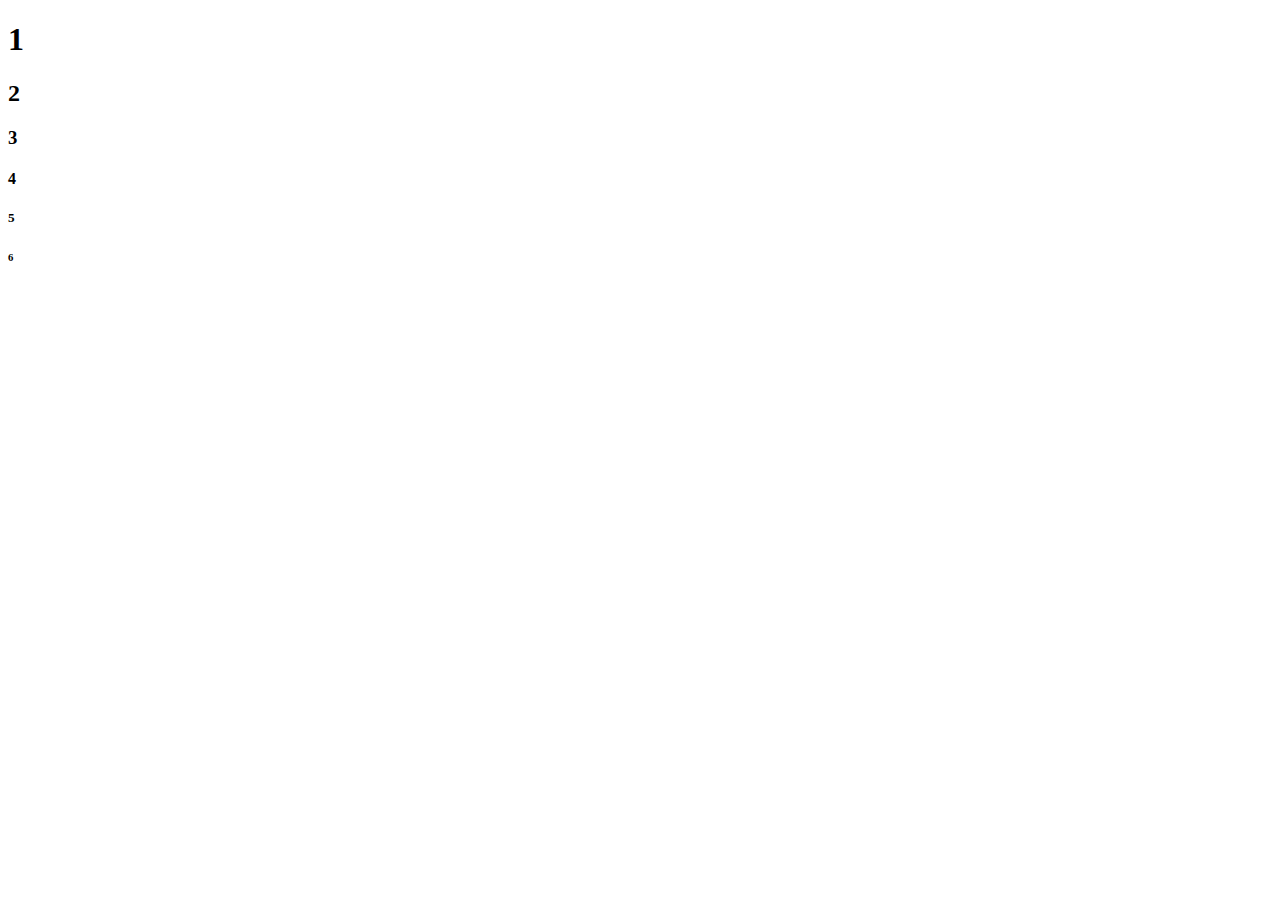
==== index.html @ 84a77e8a "Add files via upload" ====
<!DOCTYPE html>
<html lang="zh-TW">
<!--語言：繁體中文-->

<head>
    <meta charset="UTF-8">
    <!--採用的編碼方式 萬國碼-->
    <meta name="viewport" content="width=device-width, initial-scale=1.0">
    <!--顯示寬度固定為當下所使用device的寬度，初始放大率為一倍-->
    <title>好無聊喔喔喔喔喔喔</title>
</head>

<body>
    <h1>1</h1>
    <h2>2</h2>
    <h3>3</h3>


    <h4>4</h4>
    <h5>5</h5>


    <h6>6</h6>
</body>

</html>
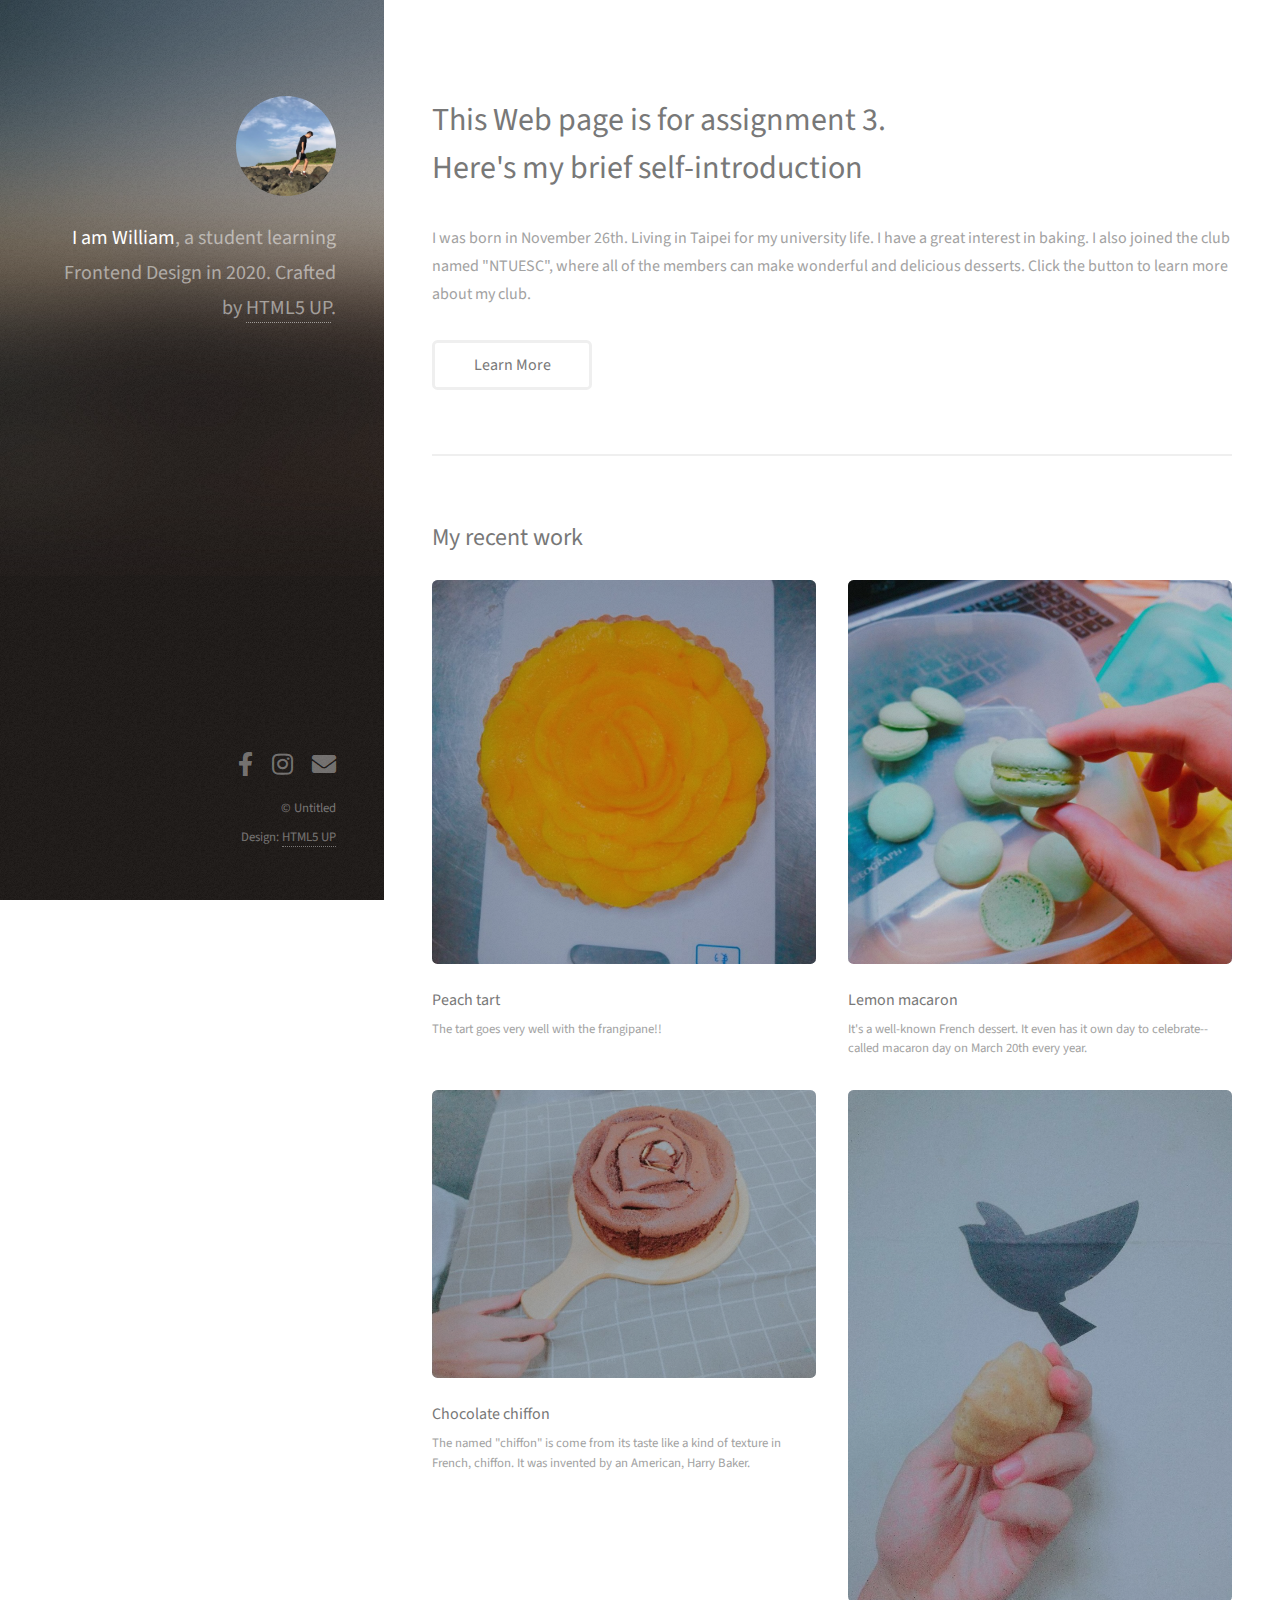
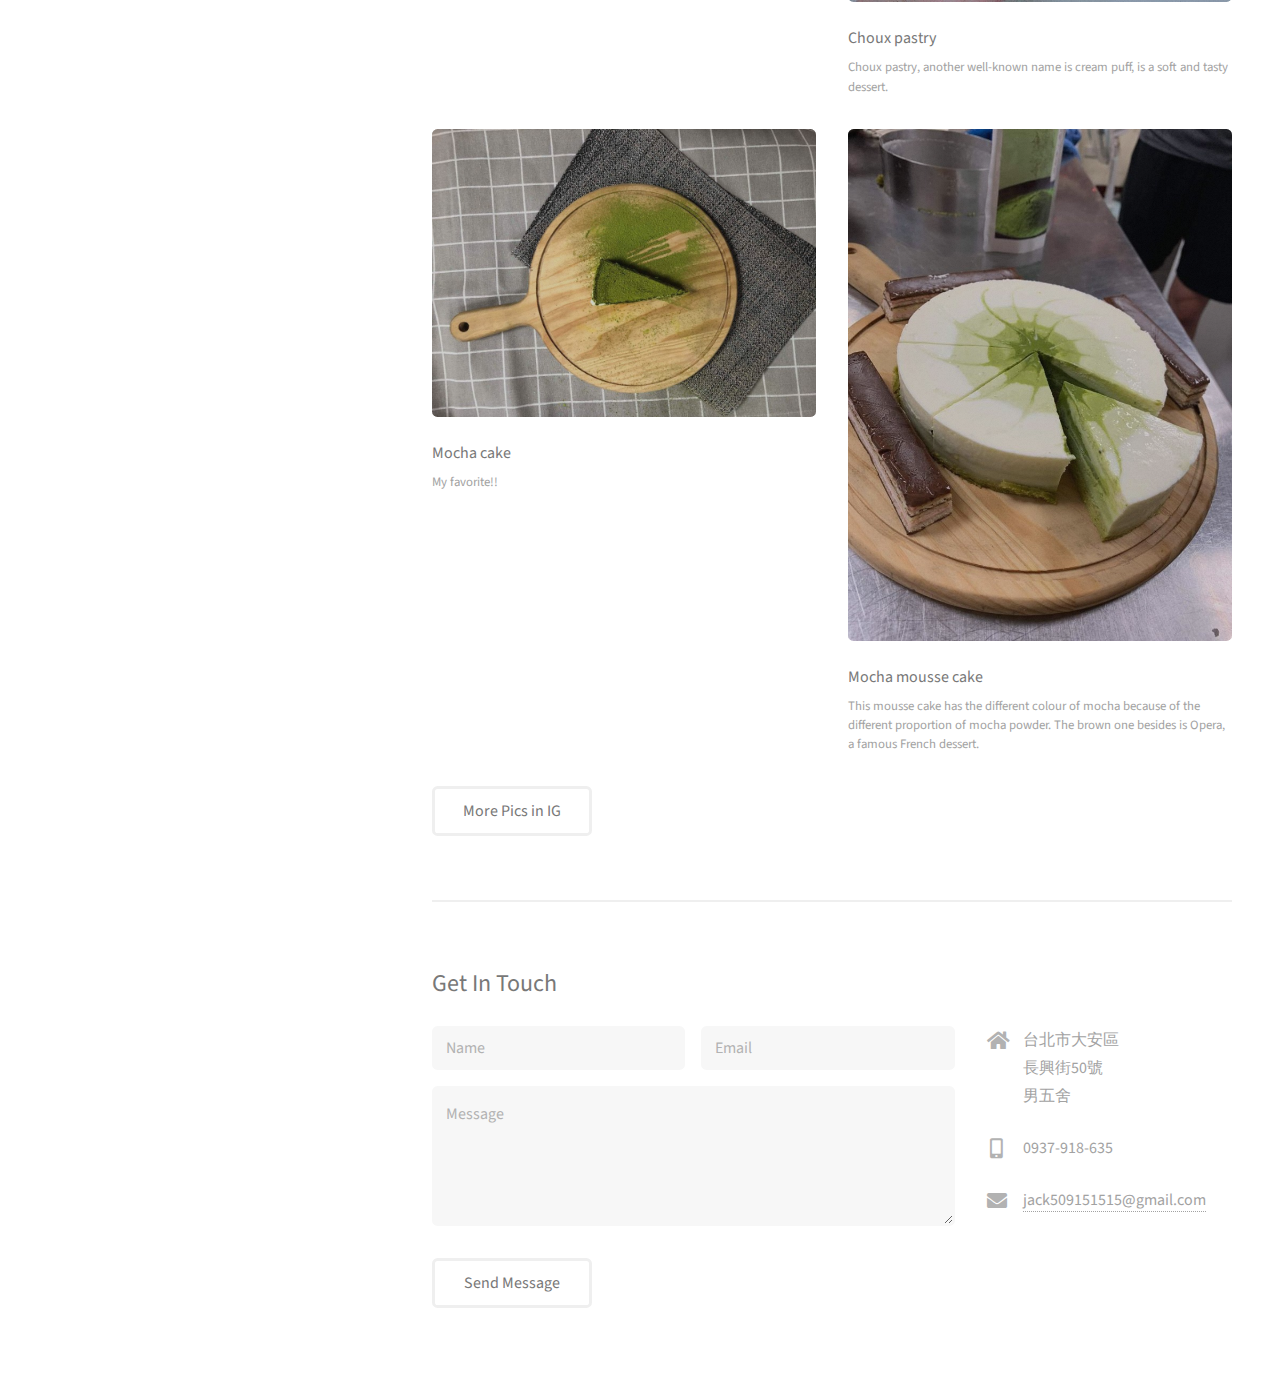
==== commit 574fd5b1: "Add files via upload" ====
--- a/index.html
+++ b/index.html
@@ -1,26 +1,461 @@
-<!DOCTYPE html>
-<html lang="zh-TW">
-<!--語言：繁體中文-->
-
-<head>
-    <meta charset="UTF-8">
-    <!--採用的編碼方式 萬國碼-->
-    <meta name="viewport" content="width=device-width, initial-scale=1.0">
-    <!--顯示寬度固定為當下所使用device的寬度，初始放大率為一倍-->
-    <title>好無聊喔喔喔喔喔喔</title>
-</head>
-
-<body>
-    <h1>1</h1>
-    <h2>2</h2>
-    <h3>3</h3>
-
-
-    <h4>4</h4>
-    <h5>5</h5>
-
-
-    <h6>6</h6>
-</body>
-
+<!DOCTYPE HTML>
+<!--
+	Strata by HTML5 UP
+	html5up.net | @ajlkn
+	Free for personal and commercial use under the CCA 3.0 license (html5up.net/license)
+-->
+<html>
+	<head>
+		<title>Profile</title>
+		<meta charset="utf-8" />
+		<meta name="viewport" content="width=device-width, initial-scale=1, user-scalable=no" />
+		<link rel="stylesheet" href="assets/css/main.css" />
+	</head>
+	<body class="is-preload">
+
+		<!-- Header -->
+			<header id="header">
+				<div class="inner">
+					<a href="https://www.facebook.com/profile.php?id=100026383472502" class="image avatar" target="_blank"><img src="images/me.jpg" alt="" /></a>
+					<h1><strong>I am William</strong>, a student learning<br />
+					Frontend Design in 2020.<br />
+					Crafted by <a href="http://html5up.net">HTML5 UP</a>.</h1>
+				</div>
+			</header>
+
+		<!-- Main -->
+			<div id="main">
+
+				<!-- One -->
+					<section id="one">
+						<header class="major">
+							<h2>This Web page is for assignment 3.<br />
+							Here's my brief self-introduction</h2>
+						</header>
+						<p>I was born in November 26th. Living in Taipei for my university life. I have a great interest in baking. I also joined the club named "NTUESC", where all of the members can make wonderful and delicious desserts. Click the button to learn more about my club.</p>
+						<ul class="actions">
+							<li><a href="https://eggstudyclub.blogspot.com/" class="button" target="_blank">Learn More</a></li>
+						</ul>
+					</section>
+
+				<!-- Two -->
+					<section id="two">
+						<h2>My recent work</h2>
+						<div class="row">
+							<article class="col-6 col-12-xsmall work-item">
+								<a href="images/fulls/tart.jpg" class="image fit thumb"><img src="images/thumbs/tart.jpg" alt="" /></a>
+								<h3>Peach tart</h3>
+								<p>The tart goes very well with the frangipane!!</p>
+							</article>
+							<article class="col-6 col-12-xsmall work-item">
+								<a href="images/fulls/macaron.jpg" class="image fit thumb"><img src="images/thumbs/macaron.jpg" alt="" /></a>
+								<h3>Lemon macaron</h3>
+								<p>It's a well-known French dessert. It even has it own day to celebrate--called macaron day on March 20th every year.</p>
+							</article>
+							<article class="col-6 col-12-xsmall work-item">
+								<a href="images/fulls/chifon.jpg" class="image fit thumb"><img src="images/thumbs/chifon.jpg" alt="" /></a>
+								<h3>Chocolate chiffon</h3>
+								<p>The named "chiffon" is come from its taste like a kind of texture in French, chiffon. It was invented by an American, Harry Baker.</p>
+							</article>
+							<article class="col-6 col-12-xsmall work-item">
+								<a href="images/fulls/chouxpastry.jpg" class="image fit thumb"><img src="images/thumbs/chouxpastry.jpg" alt="" /></a>
+								<h3>Choux pastry</h3>
+								<p>Choux pastry, another well-known name is cream puff, is a soft and tasty dessert.</p>
+							</article>
+							<article class="col-6 col-12-xsmall work-item">
+								<a href="images/fulls/mocha.jpg" class="image fit thumb"><img src="images/thumbs/mocha.jpg" alt="" /></a>
+								<h3>Mocha cake</h3>
+								<p>My favorite!!</p>
+							</article>
+							<article class="col-6 col-12-xsmall work-item">
+								<a href="images/fulls/mousse.jpg" class="image fit thumb"><img src="images/thumbs/mousse.jpg" alt="" /></a>
+								<h3>Mocha mousse cake</h3>
+								<p>This mousse cake has the different colour of mocha because of the different proportion of mocha powder. The brown one besides is Opera, a famous French dessert.</p>
+							</article>
+						</div>
+						<ul class="actions">
+							<li><a href="https://www.instagram.com/ntuesc/?hl=zh-tw" class="button" target="_blank">More Pics in IG</a></li>
+						</ul>
+					</section>
+
+				<!-- Three -->
+					<section id="three">
+						<h2>Get In Touch</h2>
+						<div class="row">
+							<div class="col-8 col-12-small">
+								<form method="post" action="#">
+									<div class="row gtr-uniform gtr-50">
+										<div class="col-6 col-12-xsmall"><input type="text" name="name" id="name" placeholder="Name" /></div>
+										<div class="col-6 col-12-xsmall"><input type="email" name="email" id="email" placeholder="Email" /></div>
+										<div class="col-12"><textarea name="message" id="message" placeholder="Message" rows="4"></textarea></div>
+									</div>
+								</form>
+								<ul class="actions">
+									<li><input type="submit" value="Send Message" /></li>
+								</ul>
+							</div>
+							<div class="col-4 col-12-small">
+								<ul class="labeled-icons">
+									<li>
+										<h3 class="icon solid fa-home"><span class="label">Address</span></h3>
+										台北市大安區<br />
+										長興街50號<br />
+										男五舍
+									</li>
+									<li>
+										<h3 class="icon solid fa-mobile-alt"><span class="label">Phone</span></h3>
+										0937-918-635
+									</li>
+									<li>
+										<h3 class="icon solid fa-envelope"><span class="label">Email</span></h3>
+										<a href="https://mail.google.com/mail/u/0/?tab=rm1#inbox" target="_blank">jack509151515@gmail.com</a>
+									</li>
+								</ul>
+							</div>
+						</div>
+					</section>
+
+				<!-- Four -->
+				<!--
+					<section id="four">
+						<h2>Elements</h2>
+
+						<section>
+							<h4>Text</h4>
+							<p>This is <b>bold</b> and this is <strong>strong</strong>. This is <i>italic</i> and this is <em>emphasized</em>.
+							This is <sup>superscript</sup> text and this is <sub>subscript</sub> text.
+							This is <u>underlined</u> and this is code: <code>for (;;) { ... }</code>. Finally, <a href="#">this is a link</a>.</p>
+							<hr />
+							<header>
+								<h4>Heading with a Subtitle</h4>
+								<p>Lorem ipsum dolor sit amet nullam id egestas urna aliquam</p>
+							</header>
+							<p>Nunc lacinia ante nunc ac lobortis. Interdum adipiscing gravida odio porttitor sem non mi integer non faucibus ornare mi ut ante amet placerat aliquet. Volutpat eu sed ante lacinia sapien lorem accumsan varius montes viverra nibh in adipiscing blandit tempus accumsan.</p>
+							<header>
+								<h5>Heading with a Subtitle</h5>
+								<p>Lorem ipsum dolor sit amet nullam id egestas urna aliquam</p>
+							</header>
+							<p>Nunc lacinia ante nunc ac lobortis. Interdum adipiscing gravida odio porttitor sem non mi integer non faucibus ornare mi ut ante amet placerat aliquet. Volutpat eu sed ante lacinia sapien lorem accumsan varius montes viverra nibh in adipiscing blandit tempus accumsan.</p>
+							<hr />
+							<h2>Heading Level 2</h2>
+							<h3>Heading Level 3</h3>
+							<h4>Heading Level 4</h4>
+							<h5>Heading Level 5</h5>
+							<h6>Heading Level 6</h6>
+							<hr />
+							<h5>Blockquote</h5>
+							<blockquote>Fringilla nisl. Donec accumsan interdum nisi, quis tincidunt felis sagittis eget tempus euismod. Vestibulum ante ipsum primis in faucibus vestibulum. Blandit adipiscing eu felis iaculis volutpat ac adipiscing accumsan faucibus. Vestibulum ante ipsum primis in faucibus lorem ipsum dolor sit amet nullam adipiscing eu felis.</blockquote>
+							<h5>Preformatted</h5>
+							<pre><code>i = 0;
+
+while (!deck.isInOrder()) {
+print 'Iteration ' + i;
+deck.shuffle();
+i++;
+}
+
+print 'It took ' + i + ' iterations to sort the deck.';</code></pre>
+						</section>
+
+						<section>
+							<h4>Lists</h4>
+							<div class="row">
+								<div class="col-6 col-12-xsmall">
+									<h5>Unordered</h5>
+									<ul>
+										<li>Dolor pulvinar etiam magna etiam.</li>
+										<li>Sagittis adipiscing lorem eleifend.</li>
+										<li>Felis enim feugiat dolore viverra.</li>
+									</ul>
+									<h5>Alternate</h5>
+									<ul class="alt">
+										<li>Dolor pulvinar etiam magna etiam.</li>
+										<li>Sagittis adipiscing lorem eleifend.</li>
+										<li>Felis enim feugiat dolore viverra.</li>
+									</ul>
+								</div>
+								<div class="col-6 col-12-xsmall">
+									<h5>Ordered</h5>
+									<ol>
+										<li>Dolor pulvinar etiam magna etiam.</li>
+										<li>Etiam vel felis at lorem sed viverra.</li>
+										<li>Felis enim feugiat dolore viverra.</li>
+										<li>Dolor pulvinar etiam magna etiam.</li>
+										<li>Etiam vel felis at lorem sed viverra.</li>
+										<li>Felis enim feugiat dolore viverra.</li>
+									</ol>
+									<h5>Icons</h5>
+									<ul class="icons">
+										<li><a href="#" class="icon brands fa-twitter"><span class="label">Twitter</span></a></li>
+										<li><a href="#" class="icon brands fa-facebook-f"><span class="label">Facebook</span></a></li>
+										<li><a href="#" class="icon brands fa-instagram"><span class="label">Instagram</span></a></li>
+										<li><a href="#" class="icon brands fa-github"><span class="label">Github</span></a></li>
+										<li><a href="#" class="icon brands fa-dribbble"><span class="label">Dribbble</span></a></li>
+										<li><a href="#" class="icon brands fa-tumblr"><span class="label">Tumblr</span></a></li>
+									</ul>
+								</div>
+							</div>
+							<h5>Actions</h5>
+							<ul class="actions">
+								<li><a href="#" class="button primary">Default</a></li>
+								<li><a href="#" class="button">Default</a></li>
+							</ul>
+							<ul class="actions small">
+								<li><a href="#" class="button primary small">Small</a></li>
+								<li><a href="#" class="button small">Small</a></li>
+							</ul>
+							<div class="row">
+								<div class="col-6 col-12-small">
+									<ul class="actions stacked">
+										<li><a href="#" class="button primary">Default</a></li>
+										<li><a href="#" class="button">Default</a></li>
+									</ul>
+								</div>
+								<div class="col-6 col-12-small">
+									<ul class="actions stacked">
+										<li><a href="#" class="button primary small">Small</a></li>
+										<li><a href="#" class="button small">Small</a></li>
+									</ul>
+								</div>
+								<div class="col-6 col-12-small">
+									<ul class="actions stacked">
+										<li><a href="#" class="button primary fit">Default</a></li>
+										<li><a href="#" class="button fit">Default</a></li>
+									</ul>
+								</div>
+								<div class="col-6 col-12-small">
+									<ul class="actions stacked">
+										<li><a href="#" class="button primary small fit">Small</a></li>
+										<li><a href="#" class="button small fit">Small</a></li>
+									</ul>
+								</div>
+							</div>
+						</section>
+
+						<section>
+							<h4>Table</h4>
+							<h5>Default</h5>
+							<div class="table-wrapper">
+								<table>
+									<thead>
+										<tr>
+											<th>Name</th>
+											<th>Description</th>
+											<th>Price</th>
+										</tr>
+									</thead>
+									<tbody>
+										<tr>
+											<td>Item One</td>
+											<td>Ante turpis integer aliquet porttitor.</td>
+											<td>29.99</td>
+										</tr>
+										<tr>
+											<td>Item Two</td>
+											<td>Vis ac commodo adipiscing arcu aliquet.</td>
+											<td>19.99</td>
+										</tr>
+										<tr>
+											<td>Item Three</td>
+											<td> Morbi faucibus arcu accumsan lorem.</td>
+											<td>29.99</td>
+										</tr>
+										<tr>
+											<td>Item Four</td>
+											<td>Vitae integer tempus condimentum.</td>
+											<td>19.99</td>
+										</tr>
+										<tr>
+											<td>Item Five</td>
+											<td>Ante turpis integer aliquet porttitor.</td>
+											<td>29.99</td>
+										</tr>
+									</tbody>
+									<tfoot>
+										<tr>
+											<td colspan="2"></td>
+											<td>100.00</td>
+										</tr>
+									</tfoot>
+								</table>
+							</div>
+
+							<h5>Alternate</h5>
+							<div class="table-wrapper">
+								<table class="alt">
+									<thead>
+										<tr>
+											<th>Name</th>
+											<th>Description</th>
+											<th>Price</th>
+										</tr>
+									</thead>
+									<tbody>
+										<tr>
+											<td>Item One</td>
+											<td>Ante turpis integer aliquet porttitor.</td>
+											<td>29.99</td>
+										</tr>
+										<tr>
+											<td>Item Two</td>
+											<td>Vis ac commodo adipiscing arcu aliquet.</td>
+											<td>19.99</td>
+										</tr>
+										<tr>
+											<td>Item Three</td>
+											<td> Morbi faucibus arcu accumsan lorem.</td>
+											<td>29.99</td>
+										</tr>
+										<tr>
+											<td>Item Four</td>
+											<td>Vitae integer tempus condimentum.</td>
+											<td>19.99</td>
+										</tr>
+										<tr>
+											<td>Item Five</td>
+											<td>Ante turpis integer aliquet porttitor.</td>
+											<td>29.99</td>
+										</tr>
+									</tbody>
+									<tfoot>
+										<tr>
+											<td colspan="2"></td>
+											<td>100.00</td>
+										</tr>
+									</tfoot>
+								</table>
+							</div>
+						</section>
+
+						<section>
+							<h4>Buttons</h4>
+							<ul class="actions">
+								<li><a href="#" class="button primary">Primary</a></li>
+								<li><a href="#" class="button">Default</a></li>
+							</ul>
+							<ul class="actions">
+								<li><a href="#" class="button large">Large</a></li>
+								<li><a href="#" class="button">Default</a></li>
+								<li><a href="#" class="button small">Small</a></li>
+							</ul>
+							<ul class="actions fit">
+								<li><a href="#" class="button primary fit">Fit</a></li>
+								<li><a href="#" class="button fit">Fit</a></li>
+							</ul>
+							<ul class="actions fit small">
+								<li><a href="#" class="button primary fit small">Fit + Small</a></li>
+								<li><a href="#" class="button fit small">Fit + Small</a></li>
+							</ul>
+							<ul class="actions">
+								<li><a href="#" class="button primary icon solid fa-download">Icon</a></li>
+								<li><a href="#" class="button icon solid fa-download">Icon</a></li>
+							</ul>
+							<ul class="actions">
+								<li><span class="button primary disabled">Primary</span></li>
+								<li><span class="button disabled">Default</span></li>
+							</ul>
+						</section>
+
+						<section>
+							<h4>Form</h4>
+							<form method="post" action="#">
+								<div class="row gtr-uniform gtr-50">
+									<div class="col-6 col-12-xsmall">
+										<input type="text" name="demo-name" id="demo-name" value="" placeholder="Name" />
+									</div>
+									<div class="col-6 col-12-xsmall">
+										<input type="email" name="demo-email" id="demo-email" value="" placeholder="Email" />
+									</div>
+									<div class="col-12">
+										<select name="demo-category" id="demo-category">
+											<option value="">- Category -</option>
+											<option value="1">Manufacturing</option>
+											<option value="1">Shipping</option>
+											<option value="1">Administration</option>
+											<option value="1">Human Resources</option>
+										</select>
+									</div>
+									<div class="col-4 col-12-small">
+										<input type="radio" id="demo-priority-low" name="demo-priority" checked>
+										<label for="demo-priority-low">Low Priority</label>
+									</div>
+									<div class="col-4 col-12-small">
+										<input type="radio" id="demo-priority-normal" name="demo-priority">
+										<label for="demo-priority-normal">Normal Priority</label>
+									</div>
+									<div class="col-4 col-12-small">
+										<input type="radio" id="demo-priority-high" name="demo-priority">
+										<label for="demo-priority-high">High Priority</label>
+									</div>
+									<div class="col-6 col-12-small">
+										<input type="checkbox" id="demo-copy" name="demo-copy">
+										<label for="demo-copy">Email me a copy of this message</label>
+									</div>
+									<div class="col-6 col-12-small">
+										<input type="checkbox" id="demo-human" name="demo-human" checked>
+										<label for="demo-human">I am a human and not a robot</label>
+									</div>
+									<div class="col-12">
+										<textarea name="demo-message" id="demo-message" placeholder="Enter your message" rows="6"></textarea>
+									</div>
+									<div class="col-12">
+										<ul class="actions">
+											<li><input type="submit" value="Send Message" class="primary" /></li>
+											<li><input type="reset" value="Reset" /></li>
+										</ul>
+									</div>
+								</div>
+							</form>
+						</section>
+
+						<section>
+							<h4>Image</h4>
+							<h5>Fit</h5>
+							<div class="box alt">
+								<div class="row gtr-50 gtr-uniform">
+									<div class="col-12"><span class="image fit"><img src="images/fulls/05.jpg" alt="" /></span></div>
+									<div class="col-4"><span class="image fit"><img src="images/thumbs/01.jpg" alt="" /></span></div>
+									<div class="col-4"><span class="image fit"><img src="images/thumbs/02.jpg" alt="" /></span></div>
+									<div class="col-4"><span class="image fit"><img src="images/thumbs/03.jpg" alt="" /></span></div>
+									<div class="col-4"><span class="image fit"><img src="images/thumbs/04.jpg" alt="" /></span></div>
+									<div class="col-4"><span class="image fit"><img src="images/thumbs/05.jpg" alt="" /></span></div>
+									<div class="col-4"><span class="image fit"><img src="images/thumbs/06.jpg" alt="" /></span></div>
+									<div class="col-4"><span class="image fit"><img src="images/thumbs/03.jpg" alt="" /></span></div>
+									<div class="col-4"><span class="image fit"><img src="images/thumbs/02.jpg" alt="" /></span></div>
+									<div class="col-4"><span class="image fit"><img src="images/thumbs/01.jpg" alt="" /></span></div>
+								</div>
+							</div>
+							<h5>Left &amp; Right</h5>
+							<p><span class="image left"><img src="images/avatar.jpg" alt="" /></span>Fringilla nisl. Donec accumsan interdum nisi, quis tincidunt felis sagittis eget. tempus euismod. Vestibulum ante ipsum primis in faucibus vestibulum. Blandit adipiscing eu felis iaculis volutpat ac adipiscing accumsan eu faucibus. Integer ac pellentesque praesent tincidunt felis sagittis eget. tempus euismod. Vestibulum ante ipsum primis in faucibus vestibulum. Blandit adipiscing eu felis iaculis volutpat ac adipiscing accumsan eu faucibus. Integer ac pellentesque praesent. Donec accumsan interdum nisi, quis tincidunt felis sagittis eget. tempus euismod. Vestibulum ante ipsum primis in faucibus vestibulum. Blandit adipiscing eu felis iaculis volutpat ac adipiscing accumsan eu faucibus. Integer ac pellentesque praesent tincidunt felis sagittis eget. tempus euismod. Vestibulum ante ipsum primis in faucibus vestibulum. Blandit adipiscing eu felis iaculis volutpat ac adipiscing accumsan eu faucibus. Integer ac pellentesque praesent.</p>
+							<p><span class="image right"><img src="images/avatar.jpg" alt="" /></span>Fringilla nisl. Donec accumsan interdum nisi, quis tincidunt felis sagittis eget. tempus euismod. Vestibulum ante ipsum primis in faucibus vestibulum. Blandit adipiscing eu felis iaculis volutpat ac adipiscing accumsan eu faucibus. Integer ac pellentesque praesent tincidunt felis sagittis eget. tempus euismod. Vestibulum ante ipsum primis in faucibus vestibulum. Blandit adipiscing eu felis iaculis volutpat ac adipiscing accumsan eu faucibus. Integer ac pellentesque praesent. Donec accumsan interdum nisi, quis tincidunt felis sagittis eget. tempus euismod. Vestibulum ante ipsum primis in faucibus vestibulum. Blandit adipiscing eu felis iaculis volutpat ac adipiscing accumsan eu faucibus. Integer ac pellentesque praesent tincidunt felis sagittis eget. tempus euismod. Vestibulum ante ipsum primis in faucibus vestibulum. Blandit adipiscing eu felis iaculis volutpat ac adipiscing accumsan eu faucibus. Integer ac pellentesque praesent.</p>
+						</section>
+
+					</section>
+				-->
+
+			</div>
+
+		<!-- Footer -->
+			<footer id="footer">
+				<div class="inner">
+					<ul class="icons">
+						<li><a href="https://www.facebook.com/profile.php?id=100026383472502" class="icon brands fa-facebook-f" target="_blank"><span class="label">Facebook</span></a></li>
+						<li><a href="https://www.pictame.com/user/william_lin1126/4279637799" class="icon brands fa-instagram" target="_blank"><span class="label">Instagram</span></a></li>
+						<li><a href="https://mail.google.com/mail/u/0/?tab=rm1#inbox" target="_blank" class="icon solid fa-envelope"><span class="label">Email</span></a></li>
+					</ul>
+					<ul class="copyright">
+						<li>&copy; Untitled</li><li>Design: <a href="http://html5up.net">HTML5 UP</a></li>
+					</ul>
+				</div>
+			</footer>
+
+		<!-- Scripts -->
+			<script src="assets/js/jquery.min.js"></script>
+			<script src="assets/js/jquery.poptrox.min.js"></script>
+			<script src="assets/js/browser.min.js"></script>
+			<script src="assets/js/breakpoints.min.js"></script>
+			<script src="assets/js/util.js"></script>
+			<script src="assets/js/main.js"></script>
+
+	</body>
 </html>--- a/assets/css/main.css
+++ b/assets/css/main.css
@@ -0,0 +1,3221 @@
+@import url("fontawesome-all.min.css");
+@import url("https://fonts.googleapis.com/css?family=Source+Sans+Pro:400,400italic");
+
+/*
+	Strata by HTML5 UP
+	html5up.net | @ajlkn
+	Free for personal and commercial use under the CCA 3.0 license (html5up.net/license)
+*/
+
+html, body, div, span, applet, object,
+iframe, h1, h2, h3, h4, h5, h6, p, blockquote,
+pre, a, abbr, acronym, address, big, cite,
+code, del, dfn, em, img, ins, kbd, q, s, samp,
+small, strike, strong, sub, sup, tt, var, b,
+u, i, center, dl, dt, dd, ol, ul, li, fieldset,
+form, label, legend, table, caption, tbody,
+tfoot, thead, tr, th, td, article, aside,
+canvas, details, embed, figure, figcaption,
+footer, header, hgroup, menu, nav, output, ruby,
+section, summary, time, mark, audio, video {
+	margin: 0;
+	padding: 0;
+	border: 0;
+	font-size: 100%;
+	font: inherit;
+	vertical-align: baseline;}
+
+article, aside, details, figcaption, figure,
+footer, header, hgroup, menu, nav, section {
+	display: block;}
+
+body {
+	line-height: 1;
+}
+
+ol, ul {
+	list-style: none;
+}
+
+blockquote, q {
+	quotes: none;
+}
+
+	blockquote:before, blockquote:after, q:before, q:after {
+		content: '';
+		content: none;
+	}
+
+table {
+	border-collapse: collapse;
+	border-spacing: 0;
+}
+
+body {
+	-webkit-text-size-adjust: none;
+}
+
+mark {
+	background-color: transparent;
+	color: inherit;
+}
+
+input::-moz-focus-inner {
+	border: 0;
+	padding: 0;
+}
+
+input, select, textarea {
+	-moz-appearance: none;
+	-webkit-appearance: none;
+	-ms-appearance: none;
+	appearance: none;
+}
+
+/* Basic */
+
+	html {
+		box-sizing: border-box;
+	}
+
+	*, *:before, *:after {
+		box-sizing: inherit;
+	}
+
+	body {
+		background: #fff;
+	}
+
+		body.is-preload *, body.is-preload *:before, body.is-preload *:after {
+			-moz-animation: none !important;
+			-webkit-animation: none !important;
+			-ms-animation: none !important;
+			animation: none !important;
+			-moz-transition: none !important;
+			-webkit-transition: none !important;
+			-ms-transition: none !important;
+			transition: none !important;
+		}
+
+	body, input, select, textarea {
+		color: #a2a2a2;
+		font-family: "Source Sans Pro", Helvetica, sans-serif;
+		font-size: 16pt;
+		font-weight: 400;
+		line-height: 1.75em;
+	}
+
+	a {
+		-moz-transition: color 0.2s ease-in-out, border-color 0.2s ease-in-out;
+		-webkit-transition: color 0.2s ease-in-out, border-color 0.2s ease-in-out;
+		-ms-transition: color 0.2s ease-in-out, border-color 0.2s ease-in-out;
+		transition: color 0.2s ease-in-out, border-color 0.2s ease-in-out;
+		border-bottom: dotted 1px;
+		color: #49bf9d;
+		text-decoration: none;
+	}
+
+		a:hover {
+			border-bottom-color: transparent;
+			color: #49bf9d !important;
+			text-decoration: none;
+		}
+
+	strong, b {
+		color: #787878;
+		font-weight: 400;
+	}
+
+	em, i {
+		font-style: italic;
+	}
+
+	p {
+		margin: 0 0 2em 0;
+	}
+
+	h1, h2, h3, h4, h5, h6 {
+		color: #787878;
+		font-weight: 400;
+		line-height: 1em;
+		margin: 0 0 1em 0;
+	}
+
+		h1 a, h2 a, h3 a, h4 a, h5 a, h6 a {
+			color: inherit;
+			text-decoration: none;
+		}
+
+	h1 {
+		font-size: 2em;
+		line-height: 1.5em;
+	}
+
+	h2 {
+		font-size: 1.5em;
+		line-height: 1.5em;
+	}
+
+	h3 {
+		font-size: 1.25em;
+		line-height: 1.5em;
+	}
+
+	h4 {
+		font-size: 1.1em;
+		line-height: 1.5em;
+	}
+
+	h5 {
+		font-size: 0.9em;
+		line-height: 1.5em;
+	}
+
+	h6 {
+		font-size: 0.7em;
+		line-height: 1.5em;
+	}
+
+	sub {
+		font-size: 0.8em;
+		position: relative;
+		top: 0.5em;
+	}
+
+	sup {
+		font-size: 0.8em;
+		position: relative;
+		top: -0.5em;
+	}
+
+	hr {
+		border: 0;
+		border-bottom: solid 2px #efefef;
+		margin: 2em 0;
+	}
+
+		hr.major {
+			margin: 3em 0;
+		}
+
+	blockquote {
+		border-left: solid 6px #efefef;
+		font-style: italic;
+		margin: 0 0 2em 0;
+		padding: 0.5em 0 0.5em 1.5em;
+	}
+
+	code {
+		background: #f7f7f7;
+		border-radius: 0.35em;
+		border: solid 2px #efefef;
+		font-family: "Courier New", monospace;
+		font-size: 0.9em;
+		margin: 0 0.25em;
+		padding: 0.25em 0.65em;
+	}
+
+	pre {
+		-webkit-overflow-scrolling: touch;
+		font-family: "Courier New", monospace;
+		font-size: 0.9em;
+		margin: 0 0 2em 0;
+	}
+
+		pre code {
+			display: block;
+			line-height: 1.75em;
+			padding: 1em 1.5em;
+			overflow-x: auto;
+		}
+
+	.align-left {
+		text-align: left;
+	}
+
+	.align-center {
+		text-align: center;
+	}
+
+	.align-right {
+		text-align: right;
+	}
+
+/* Container */
+
+	.container {
+		margin: 0 auto;
+		max-width: calc(100% - 4em);
+		width: 100%;
+	}
+
+		.container.xsmall {
+			width: 25%;
+		}
+
+		.container.small {
+			width: 50%;
+		}
+
+		.container.medium {
+			width: 75%;
+		}
+
+		.container.large {
+			width: 125%;
+		}
+
+		.container.xlarge {
+			width: 150%;
+		}
+
+		.container.max {
+			width: 100%;
+		}
+
+		@media screen and (max-width: 980px) {
+
+			.container {
+				width: 100% !important;
+				max-width: 100% !important;
+			}
+
+		}
+
+		@media screen and (max-width: 480px) {
+
+			.container {
+				max-width: calc(100% - 3em);
+			}
+
+		}
+
+/* Row */
+
+	.row {
+		display: flex;
+		flex-wrap: wrap;
+		box-sizing: border-box;
+		align-items: stretch;
+	}
+
+		.row > * {
+			box-sizing: border-box;
+		}
+
+		.row.gtr-uniform > * > :last-child {
+			margin-bottom: 0;
+		}
+
+		.row.aln-left {
+			justify-content: flex-start;
+		}
+
+		.row.aln-center {
+			justify-content: center;
+		}
+
+		.row.aln-right {
+			justify-content: flex-end;
+		}
+
+		.row.aln-top {
+			align-items: flex-start;
+		}
+
+		.row.aln-middle {
+			align-items: center;
+		}
+
+		.row.aln-bottom {
+			align-items: flex-end;
+		}
+
+		.row > .imp {
+			order: -1;
+		}
+
+		.row > .col-1 {
+			width: 8.33333%;
+		}
+
+		.row > .off-1 {
+			margin-left: 8.33333%;
+		}
+
+		.row > .col-2 {
+			width: 16.66667%;
+		}
+
+		.row > .off-2 {
+			margin-left: 16.66667%;
+		}
+
+		.row > .col-3 {
+			width: 25%;
+		}
+
+		.row > .off-3 {
+			margin-left: 25%;
+		}
+
+		.row > .col-4 {
+			width: 33.33333%;
+		}
+
+		.row > .off-4 {
+			margin-left: 33.33333%;
+		}
+
+		.row > .col-5 {
+			width: 41.66667%;
+		}
+
+		.row > .off-5 {
+			margin-left: 41.66667%;
+		}
+
+		.row > .col-6 {
+			width: 50%;
+		}
+
+		.row > .off-6 {
+			margin-left: 50%;
+		}
+
+		.row > .col-7 {
+			width: 58.33333%;
+		}
+
+		.row > .off-7 {
+			margin-left: 58.33333%;
+		}
+
+		.row > .col-8 {
+			width: 66.66667%;
+		}
+
+		.row > .off-8 {
+			margin-left: 66.66667%;
+		}
+
+		.row > .col-9 {
+			width: 75%;
+		}
+
+		.row > .off-9 {
+			margin-left: 75%;
+		}
+
+		.row > .col-10 {
+			width: 83.33333%;
+		}
+
+		.row > .off-10 {
+			margin-left: 83.33333%;
+		}
+
+		.row > .col-11 {
+			width: 91.66667%;
+		}
+
+		.row > .off-11 {
+			margin-left: 91.66667%;
+		}
+
+		.row > .col-12 {
+			width: 100%;
+		}
+
+		.row > .off-12 {
+			margin-left: 100%;
+		}
+
+		.row.gtr-0 {
+			margin-top: 0;
+			margin-left: 0em;
+		}
+
+			.row.gtr-0 > * {
+				padding: 0 0 0 0em;
+			}
+
+			.row.gtr-0.gtr-uniform {
+				margin-top: 0em;
+			}
+
+				.row.gtr-0.gtr-uniform > * {
+					padding-top: 0em;
+				}
+
+		.row.gtr-25 {
+			margin-top: 0;
+			margin-left: -0.625em;
+		}
+
+			.row.gtr-25 > * {
+				padding: 0 0 0 0.625em;
+			}
+
+			.row.gtr-25.gtr-uniform {
+				margin-top: -0.625em;
+			}
+
+				.row.gtr-25.gtr-uniform > * {
+					padding-top: 0.625em;
+				}
+
+		.row.gtr-50 {
+			margin-top: 0;
+			margin-left: -1.25em;
+		}
+
+			.row.gtr-50 > * {
+				padding: 0 0 0 1.25em;
+			}
+
+			.row.gtr-50.gtr-uniform {
+				margin-top: -1.25em;
+			}
+
+				.row.gtr-50.gtr-uniform > * {
+					padding-top: 1.25em;
+				}
+
+		.row {
+			margin-top: 0;
+			margin-left: -2.5em;
+		}
+
+			.row > * {
+				padding: 0 0 0 2.5em;
+			}
+
+			.row.gtr-uniform {
+				margin-top: -2.5em;
+			}
+
+				.row.gtr-uniform > * {
+					padding-top: 2.5em;
+				}
+
+		.row.gtr-150 {
+			margin-top: 0;
+			margin-left: -3.75em;
+		}
+
+			.row.gtr-150 > * {
+				padding: 0 0 0 3.75em;
+			}
+
+			.row.gtr-150.gtr-uniform {
+				margin-top: -3.75em;
+			}
+
+				.row.gtr-150.gtr-uniform > * {
+					padding-top: 3.75em;
+				}
+
+		.row.gtr-200 {
+			margin-top: 0;
+			margin-left: -5em;
+		}
+
+			.row.gtr-200 > * {
+				padding: 0 0 0 5em;
+			}
+
+			.row.gtr-200.gtr-uniform {
+				margin-top: -5em;
+			}
+
+				.row.gtr-200.gtr-uniform > * {
+					padding-top: 5em;
+				}
+
+		@media screen and (max-width: 1800px) {
+
+			.row {
+				display: flex;
+				flex-wrap: wrap;
+				box-sizing: border-box;
+				align-items: stretch;
+			}
+
+				.row > * {
+					box-sizing: border-box;
+				}
+
+				.row.gtr-uniform > * > :last-child {
+					margin-bottom: 0;
+				}
+
+				.row.aln-left {
+					justify-content: flex-start;
+				}
+
+				.row.aln-center {
+					justify-content: center;
+				}
+
+				.row.aln-right {
+					justify-content: flex-end;
+				}
+
+				.row.aln-top {
+					align-items: flex-start;
+				}
+
+				.row.aln-middle {
+					align-items: center;
+				}
+
+				.row.aln-bottom {
+					align-items: flex-end;
+				}
+
+				.row > .imp-xlarge {
+					order: -1;
+				}
+
+				.row > .col-1-xlarge {
+					width: 8.33333%;
+				}
+
+				.row > .off-1-xlarge {
+					margin-left: 8.33333%;
+				}
+
+				.row > .col-2-xlarge {
+					width: 16.66667%;
+				}
+
+				.row > .off-2-xlarge {
+					margin-left: 16.66667%;
+				}
+
+				.row > .col-3-xlarge {
+					width: 25%;
+				}
+
+				.row > .off-3-xlarge {
+					margin-left: 25%;
+				}
+
+				.row > .col-4-xlarge {
+					width: 33.33333%;
+				}
+
+				.row > .off-4-xlarge {
+					margin-left: 33.33333%;
+				}
+
+				.row > .col-5-xlarge {
+					width: 41.66667%;
+				}
+
+				.row > .off-5-xlarge {
+					margin-left: 41.66667%;
+				}
+
+				.row > .col-6-xlarge {
+					width: 50%;
+				}
+
+				.row > .off-6-xlarge {
+					margin-left: 50%;
+				}
+
+				.row > .col-7-xlarge {
+					width: 58.33333%;
+				}
+
+				.row > .off-7-xlarge {
+					margin-left: 58.33333%;
+				}
+
+				.row > .col-8-xlarge {
+					width: 66.66667%;
+				}
+
+				.row > .off-8-xlarge {
+					margin-left: 66.66667%;
+				}
+
+				.row > .col-9-xlarge {
+					width: 75%;
+				}
+
+				.row > .off-9-xlarge {
+					margin-left: 75%;
+				}
+
+				.row > .col-10-xlarge {
+					width: 83.33333%;
+				}
+
+				.row > .off-10-xlarge {
+					margin-left: 83.33333%;
+				}
+
+				.row > .col-11-xlarge {
+					width: 91.66667%;
+				}
+
+				.row > .off-11-xlarge {
+					margin-left: 91.66667%;
+				}
+
+				.row > .col-12-xlarge {
+					width: 100%;
+				}
+
+				.row > .off-12-xlarge {
+					margin-left: 100%;
+				}
+
+				.row.gtr-0 {
+					margin-top: 0;
+					margin-left: 0em;
+				}
+
+					.row.gtr-0 > * {
+						padding: 0 0 0 0em;
+					}
+
+					.row.gtr-0.gtr-uniform {
+						margin-top: 0em;
+					}
+
+						.row.gtr-0.gtr-uniform > * {
+							padding-top: 0em;
+						}
+
+				.row.gtr-25 {
+					margin-top: 0;
+					margin-left: -0.625em;
+				}
+
+					.row.gtr-25 > * {
+						padding: 0 0 0 0.625em;
+					}
+
+					.row.gtr-25.gtr-uniform {
+						margin-top: -0.625em;
+					}
+
+						.row.gtr-25.gtr-uniform > * {
+							padding-top: 0.625em;
+						}
+
+				.row.gtr-50 {
+					margin-top: 0;
+					margin-left: -1.25em;
+				}
+
+					.row.gtr-50 > * {
+						padding: 0 0 0 1.25em;
+					}
+
+					.row.gtr-50.gtr-uniform {
+						margin-top: -1.25em;
+					}
+
+						.row.gtr-50.gtr-uniform > * {
+							padding-top: 1.25em;
+						}
+
+				.row {
+					margin-top: 0;
+					margin-left: -2.5em;
+				}
+
+					.row > * {
+						padding: 0 0 0 2.5em;
+					}
+
+					.row.gtr-uniform {
+						margin-top: -2.5em;
+					}
+
+						.row.gtr-uniform > * {
+							padding-top: 2.5em;
+						}
+
+				.row.gtr-150 {
+					margin-top: 0;
+					margin-left: -3.75em;
+				}
+
+					.row.gtr-150 > * {
+						padding: 0 0 0 3.75em;
+					}
+
+					.row.gtr-150.gtr-uniform {
+						margin-top: -3.75em;
+					}
+
+						.row.gtr-150.gtr-uniform > * {
+							padding-top: 3.75em;
+						}
+
+				.row.gtr-200 {
+					margin-top: 0;
+					margin-left: -5em;
+				}
+
+					.row.gtr-200 > * {
+						padding: 0 0 0 5em;
+					}
+
+					.row.gtr-200.gtr-uniform {
+						margin-top: -5em;
+					}
+
+						.row.gtr-200.gtr-uniform > * {
+							padding-top: 5em;
+						}
+
+		}
+
+		@media screen and (max-width: 1280px) {
+
+			.row {
+				display: flex;
+				flex-wrap: wrap;
+				box-sizing: border-box;
+				align-items: stretch;
+			}
+
+				.row > * {
+					box-sizing: border-box;
+				}
+
+				.row.gtr-uniform > * > :last-child {
+					margin-bottom: 0;
+				}
+
+				.row.aln-left {
+					justify-content: flex-start;
+				}
+
+				.row.aln-center {
+					justify-content: center;
+				}
+
+				.row.aln-right {
+					justify-content: flex-end;
+				}
+
+				.row.aln-top {
+					align-items: flex-start;
+				}
+
+				.row.aln-middle {
+					align-items: center;
+				}
+
+				.row.aln-bottom {
+					align-items: flex-end;
+				}
+
+				.row > .imp-large {
+					order: -1;
+				}
+
+				.row > .col-1-large {
+					width: 8.33333%;
+				}
+
+				.row > .off-1-large {
+					margin-left: 8.33333%;
+				}
+
+				.row > .col-2-large {
+					width: 16.66667%;
+				}
+
+				.row > .off-2-large {
+					margin-left: 16.66667%;
+				}
+
+				.row > .col-3-large {
+					width: 25%;
+				}
+
+				.row > .off-3-large {
+					margin-left: 25%;
+				}
+
+				.row > .col-4-large {
+					width: 33.33333%;
+				}
+
+				.row > .off-4-large {
+					margin-left: 33.33333%;
+				}
+
+				.row > .col-5-large {
+					width: 41.66667%;
+				}
+
+				.row > .off-5-large {
+					margin-left: 41.66667%;
+				}
+
+				.row > .col-6-large {
+					width: 50%;
+				}
+
+				.row > .off-6-large {
+					margin-left: 50%;
+				}
+
+				.row > .col-7-large {
+					width: 58.33333%;
+				}
+
+				.row > .off-7-large {
+					margin-left: 58.33333%;
+				}
+
+				.row > .col-8-large {
+					width: 66.66667%;
+				}
+
+				.row > .off-8-large {
+					margin-left: 66.66667%;
+				}
+
+				.row > .col-9-large {
+					width: 75%;
+				}
+
+				.row > .off-9-large {
+					margin-left: 75%;
+				}
+
+				.row > .col-10-large {
+					width: 83.33333%;
+				}
+
+				.row > .off-10-large {
+					margin-left: 83.33333%;
+				}
+
+				.row > .col-11-large {
+					width: 91.66667%;
+				}
+
+				.row > .off-11-large {
+					margin-left: 91.66667%;
+				}
+
+				.row > .col-12-large {
+					width: 100%;
+				}
+
+				.row > .off-12-large {
+					margin-left: 100%;
+				}
+
+				.row.gtr-0 {
+					margin-top: 0;
+					margin-left: 0em;
+				}
+
+					.row.gtr-0 > * {
+						padding: 0 0 0 0em;
+					}
+
+					.row.gtr-0.gtr-uniform {
+						margin-top: 0em;
+					}
+
+						.row.gtr-0.gtr-uniform > * {
+							padding-top: 0em;
+						}
+
+				.row.gtr-25 {
+					margin-top: 0;
+					margin-left: -0.5em;
+				}
+
+					.row.gtr-25 > * {
+						padding: 0 0 0 0.5em;
+					}
+
+					.row.gtr-25.gtr-uniform {
+						margin-top: -0.5em;
+					}
+
+						.row.gtr-25.gtr-uniform > * {
+							padding-top: 0.5em;
+						}
+
+				.row.gtr-50 {
+					margin-top: 0;
+					margin-left: -1em;
+				}
+
+					.row.gtr-50 > * {
+						padding: 0 0 0 1em;
+					}
+
+					.row.gtr-50.gtr-uniform {
+						margin-top: -1em;
+					}
+
+						.row.gtr-50.gtr-uniform > * {
+							padding-top: 1em;
+						}
+
+				.row {
+					margin-top: 0;
+					margin-left: -2em;
+				}
+
+					.row > * {
+						padding: 0 0 0 2em;
+					}
+
+					.row.gtr-uniform {
+						margin-top: -2em;
+					}
+
+						.row.gtr-uniform > * {
+							padding-top: 2em;
+						}
+
+				.row.gtr-150 {
+					margin-top: 0;
+					margin-left: -3em;
+				}
+
+					.row.gtr-150 > * {
+						padding: 0 0 0 3em;
+					}
+
+					.row.gtr-150.gtr-uniform {
+						margin-top: -3em;
+					}
+
+						.row.gtr-150.gtr-uniform > * {
+							padding-top: 3em;
+						}
+
+				.row.gtr-200 {
+					margin-top: 0;
+					margin-left: -4em;
+				}
+
+					.row.gtr-200 > * {
+						padding: 0 0 0 4em;
+					}
+
+					.row.gtr-200.gtr-uniform {
+						margin-top: -4em;
+					}
+
+						.row.gtr-200.gtr-uniform > * {
+							padding-top: 4em;
+						}
+
+		}
+
+		@media screen and (max-width: 980px) {
+
+			.row {
+				display: flex;
+				flex-wrap: wrap;
+				box-sizing: border-box;
+				align-items: stretch;
+			}
+
+				.row > * {
+					box-sizing: border-box;
+				}
+
+				.row.gtr-uniform > * > :last-child {
+					margin-bottom: 0;
+				}
+
+				.row.aln-left {
+					justify-content: flex-start;
+				}
+
+				.row.aln-center {
+					justify-content: center;
+				}
+
+				.row.aln-right {
+					justify-content: flex-end;
+				}
+
+				.row.aln-top {
+					align-items: flex-start;
+				}
+
+				.row.aln-middle {
+					align-items: center;
+				}
+
+				.row.aln-bottom {
+					align-items: flex-end;
+				}
+
+				.row > .imp-medium {
+					order: -1;
+				}
+
+				.row > .col-1-medium {
+					width: 8.33333%;
+				}
+
+				.row > .off-1-medium {
+					margin-left: 8.33333%;
+				}
+
+				.row > .col-2-medium {
+					width: 16.66667%;
+				}
+
+				.row > .off-2-medium {
+					margin-left: 16.66667%;
+				}
+
+				.row > .col-3-medium {
+					width: 25%;
+				}
+
+				.row > .off-3-medium {
+					margin-left: 25%;
+				}
+
+				.row > .col-4-medium {
+					width: 33.33333%;
+				}
+
+				.row > .off-4-medium {
+					margin-left: 33.33333%;
+				}
+
+				.row > .col-5-medium {
+					width: 41.66667%;
+				}
+
+				.row > .off-5-medium {
+					margin-left: 41.66667%;
+				}
+
+				.row > .col-6-medium {
+					width: 50%;
+				}
+
+				.row > .off-6-medium {
+					margin-left: 50%;
+				}
+
+				.row > .col-7-medium {
+					width: 58.33333%;
+				}
+
+				.row > .off-7-medium {
+					margin-left: 58.33333%;
+				}
+
+				.row > .col-8-medium {
+					width: 66.66667%;
+				}
+
+				.row > .off-8-medium {
+					margin-left: 66.66667%;
+				}
+
+				.row > .col-9-medium {
+					width: 75%;
+				}
+
+				.row > .off-9-medium {
+					margin-left: 75%;
+				}
+
+				.row > .col-10-medium {
+					width: 83.33333%;
+				}
+
+				.row > .off-10-medium {
+					margin-left: 83.33333%;
+				}
+
+				.row > .col-11-medium {
+					width: 91.66667%;
+				}
+
+				.row > .off-11-medium {
+					margin-left: 91.66667%;
+				}
+
+				.row > .col-12-medium {
+					width: 100%;
+				}
+
+				.row > .off-12-medium {
+					margin-left: 100%;
+				}
+
+				.row.gtr-0 {
+					margin-top: 0;
+					margin-left: 0em;
+				}
+
+					.row.gtr-0 > * {
+						padding: 0 0 0 0em;
+					}
+
+					.row.gtr-0.gtr-uniform {
+						margin-top: 0em;
+					}
+
+						.row.gtr-0.gtr-uniform > * {
+							padding-top: 0em;
+						}
+
+				.row.gtr-25 {
+					margin-top: 0;
+					margin-left: -0.5em;
+				}
+
+					.row.gtr-25 > * {
+						padding: 0 0 0 0.5em;
+					}
+
+					.row.gtr-25.gtr-uniform {
+						margin-top: -0.5em;
+					}
+
+						.row.gtr-25.gtr-uniform > * {
+							padding-top: 0.5em;
+						}
+
+				.row.gtr-50 {
+					margin-top: 0;
+					margin-left: -1em;
+				}
+
+					.row.gtr-50 > * {
+						padding: 0 0 0 1em;
+					}
+
+					.row.gtr-50.gtr-uniform {
+						margin-top: -1em;
+					}
+
+						.row.gtr-50.gtr-uniform > * {
+							padding-top: 1em;
+						}
+
+				.row {
+					margin-top: 0;
+					margin-left: -2em;
+				}
+
+					.row > * {
+						padding: 0 0 0 2em;
+					}
+
+					.row.gtr-uniform {
+						margin-top: -2em;
+					}
+
+						.row.gtr-uniform > * {
+							padding-top: 2em;
+						}
+
+				.row.gtr-150 {
+					margin-top: 0;
+					margin-left: -3em;
+				}
+
+					.row.gtr-150 > * {
+						padding: 0 0 0 3em;
+					}
+
+					.row.gtr-150.gtr-uniform {
+						margin-top: -3em;
+					}
+
+						.row.gtr-150.gtr-uniform > * {
+							padding-top: 3em;
+						}
+
+				.row.gtr-200 {
+					margin-top: 0;
+					margin-left: -4em;
+				}
+
+					.row.gtr-200 > * {
+						padding: 0 0 0 4em;
+					}
+
+					.row.gtr-200.gtr-uniform {
+						margin-top: -4em;
+					}
+
+						.row.gtr-200.gtr-uniform > * {
+							padding-top: 4em;
+						}
+
+		}
+
+		@media screen and (max-width: 736px) {
+
+			.row {
+				display: flex;
+				flex-wrap: wrap;
+				box-sizing: border-box;
+				align-items: stretch;
+			}
+
+				.row > * {
+					box-sizing: border-box;
+				}
+
+				.row.gtr-uniform > * > :last-child {
+					margin-bottom: 0;
+				}
+
+				.row.aln-left {
+					justify-content: flex-start;
+				}
+
+				.row.aln-center {
+					justify-content: center;
+				}
+
+				.row.aln-right {
+					justify-content: flex-end;
+				}
+
+				.row.aln-top {
+					align-items: flex-start;
+				}
+
+				.row.aln-middle {
+					align-items: center;
+				}
+
+				.row.aln-bottom {
+					align-items: flex-end;
+				}
+
+				.row > .imp-small {
+					order: -1;
+				}
+
+				.row > .col-1-small {
+					width: 8.33333%;
+				}
+
+				.row > .off-1-small {
+					margin-left: 8.33333%;
+				}
+
+				.row > .col-2-small {
+					width: 16.66667%;
+				}
+
+				.row > .off-2-small {
+					margin-left: 16.66667%;
+				}
+
+				.row > .col-3-small {
+					width: 25%;
+				}
+
+				.row > .off-3-small {
+					margin-left: 25%;
+				}
+
+				.row > .col-4-small {
+					width: 33.33333%;
+				}
+
+				.row > .off-4-small {
+					margin-left: 33.33333%;
+				}
+
+				.row > .col-5-small {
+					width: 41.66667%;
+				}
+
+				.row > .off-5-small {
+					margin-left: 41.66667%;
+				}
+
+				.row > .col-6-small {
+					width: 50%;
+				}
+
+				.row > .off-6-small {
+					margin-left: 50%;
+				}
+
+				.row > .col-7-small {
+					width: 58.33333%;
+				}
+
+				.row > .off-7-small {
+					margin-left: 58.33333%;
+				}
+
+				.row > .col-8-small {
+					width: 66.66667%;
+				}
+
+				.row > .off-8-small {
+					margin-left: 66.66667%;
+				}
+
+				.row > .col-9-small {
+					width: 75%;
+				}
+
+				.row > .off-9-small {
+					margin-left: 75%;
+				}
+
+				.row > .col-10-small {
+					width: 83.33333%;
+				}
+
+				.row > .off-10-small {
+					margin-left: 83.33333%;
+				}
+
+				.row > .col-11-small {
+					width: 91.66667%;
+				}
+
+				.row > .off-11-small {
+					margin-left: 91.66667%;
+				}
+
+				.row > .col-12-small {
+					width: 100%;
+				}
+
+				.row > .off-12-small {
+					margin-left: 100%;
+				}
+
+				.row.gtr-0 {
+					margin-top: 0;
+					margin-left: 0em;
+				}
+
+					.row.gtr-0 > * {
+						padding: 0 0 0 0em;
+					}
+
+					.row.gtr-0.gtr-uniform {
+						margin-top: 0em;
+					}
+
+						.row.gtr-0.gtr-uniform > * {
+							padding-top: 0em;
+						}
+
+				.row.gtr-25 {
+					margin-top: 0;
+					margin-left: -0.375em;
+				}
+
+					.row.gtr-25 > * {
+						padding: 0 0 0 0.375em;
+					}
+
+					.row.gtr-25.gtr-uniform {
+						margin-top: -0.375em;
+					}
+
+						.row.gtr-25.gtr-uniform > * {
+							padding-top: 0.375em;
+						}
+
+				.row.gtr-50 {
+					margin-top: 0;
+					margin-left: -0.75em;
+				}
+
+					.row.gtr-50 > * {
+						padding: 0 0 0 0.75em;
+					}
+
+					.row.gtr-50.gtr-uniform {
+						margin-top: -0.75em;
+					}
+
+						.row.gtr-50.gtr-uniform > * {
+							padding-top: 0.75em;
+						}
+
+				.row {
+					margin-top: 0;
+					margin-left: -1.5em;
+				}
+
+					.row > * {
+						padding: 0 0 0 1.5em;
+					}
+
+					.row.gtr-uniform {
+						margin-top: -1.5em;
+					}
+
+						.row.gtr-uniform > * {
+							padding-top: 1.5em;
+						}
+
+				.row.gtr-150 {
+					margin-top: 0;
+					margin-left: -2.25em;
+				}
+
+					.row.gtr-150 > * {
+						padding: 0 0 0 2.25em;
+					}
+
+					.row.gtr-150.gtr-uniform {
+						margin-top: -2.25em;
+					}
+
+						.row.gtr-150.gtr-uniform > * {
+							padding-top: 2.25em;
+						}
+
+				.row.gtr-200 {
+					margin-top: 0;
+					margin-left: -3em;
+				}
+
+					.row.gtr-200 > * {
+						padding: 0 0 0 3em;
+					}
+
+					.row.gtr-200.gtr-uniform {
+						margin-top: -3em;
+					}
+
+						.row.gtr-200.gtr-uniform > * {
+							padding-top: 3em;
+						}
+
+		}
+
+		@media screen and (max-width: 480px) {
+
+			.row {
+				display: flex;
+				flex-wrap: wrap;
+				box-sizing: border-box;
+				align-items: stretch;
+			}
+
+				.row > * {
+					box-sizing: border-box;
+				}
+
+				.row.gtr-uniform > * > :last-child {
+					margin-bottom: 0;
+				}
+
+				.row.aln-left {
+					justify-content: flex-start;
+				}
+
+				.row.aln-center {
+					justify-content: center;
+				}
+
+				.row.aln-right {
+					justify-content: flex-end;
+				}
+
+				.row.aln-top {
+					align-items: flex-start;
+				}
+
+				.row.aln-middle {
+					align-items: center;
+				}
+
+				.row.aln-bottom {
+					align-items: flex-end;
+				}
+
+				.row > .imp-xsmall {
+					order: -1;
+				}
+
+				.row > .col-1-xsmall {
+					width: 8.33333%;
+				}
+
+				.row > .off-1-xsmall {
+					margin-left: 8.33333%;
+				}
+
+				.row > .col-2-xsmall {
+					width: 16.66667%;
+				}
+
+				.row > .off-2-xsmall {
+					margin-left: 16.66667%;
+				}
+
+				.row > .col-3-xsmall {
+					width: 25%;
+				}
+
+				.row > .off-3-xsmall {
+					margin-left: 25%;
+				}
+
+				.row > .col-4-xsmall {
+					width: 33.33333%;
+				}
+
+				.row > .off-4-xsmall {
+					margin-left: 33.33333%;
+				}
+
+				.row > .col-5-xsmall {
+					width: 41.66667%;
+				}
+
+				.row > .off-5-xsmall {
+					margin-left: 41.66667%;
+				}
+
+				.row > .col-6-xsmall {
+					width: 50%;
+				}
+
+				.row > .off-6-xsmall {
+					margin-left: 50%;
+				}
+
+				.row > .col-7-xsmall {
+					width: 58.33333%;
+				}
+
+				.row > .off-7-xsmall {
+					margin-left: 58.33333%;
+				}
+
+				.row > .col-8-xsmall {
+					width: 66.66667%;
+				}
+
+				.row > .off-8-xsmall {
+					margin-left: 66.66667%;
+				}
+
+				.row > .col-9-xsmall {
+					width: 75%;
+				}
+
+				.row > .off-9-xsmall {
+					margin-left: 75%;
+				}
+
+				.row > .col-10-xsmall {
+					width: 83.33333%;
+				}
+
+				.row > .off-10-xsmall {
+					margin-left: 83.33333%;
+				}
+
+				.row > .col-11-xsmall {
+					width: 91.66667%;
+				}
+
+				.row > .off-11-xsmall {
+					margin-left: 91.66667%;
+				}
+
+				.row > .col-12-xsmall {
+					width: 100%;
+				}
+
+				.row > .off-12-xsmall {
+					margin-left: 100%;
+				}
+
+				.row.gtr-0 {
+					margin-top: 0;
+					margin-left: 0em;
+				}
+
+					.row.gtr-0 > * {
+						padding: 0 0 0 0em;
+					}
+
+					.row.gtr-0.gtr-uniform {
+						margin-top: 0em;
+					}
+
+						.row.gtr-0.gtr-uniform > * {
+							padding-top: 0em;
+						}
+
+				.row.gtr-25 {
+					margin-top: 0;
+					margin-left: -0.375em;
+				}
+
+					.row.gtr-25 > * {
+						padding: 0 0 0 0.375em;
+					}
+
+					.row.gtr-25.gtr-uniform {
+						margin-top: -0.375em;
+					}
+
+						.row.gtr-25.gtr-uniform > * {
+							padding-top: 0.375em;
+						}
+
+				.row.gtr-50 {
+					margin-top: 0;
+					margin-left: -0.75em;
+				}
+
+					.row.gtr-50 > * {
+						padding: 0 0 0 0.75em;
+					}
+
+					.row.gtr-50.gtr-uniform {
+						margin-top: -0.75em;
+					}
+
+						.row.gtr-50.gtr-uniform > * {
+							padding-top: 0.75em;
+						}
+
+				.row {
+					margin-top: 0;
+					margin-left: -1.5em;
+				}
+
+					.row > * {
+						padding: 0 0 0 1.5em;
+					}
+
+					.row.gtr-uniform {
+						margin-top: -1.5em;
+					}
+
+						.row.gtr-uniform > * {
+							padding-top: 1.5em;
+						}
+
+				.row.gtr-150 {
+					margin-top: 0;
+					margin-left: -2.25em;
+				}
+
+					.row.gtr-150 > * {
+						padding: 0 0 0 2.25em;
+					}
+
+					.row.gtr-150.gtr-uniform {
+						margin-top: -2.25em;
+					}
+
+						.row.gtr-150.gtr-uniform > * {
+							padding-top: 2.25em;
+						}
+
+				.row.gtr-200 {
+					margin-top: 0;
+					margin-left: -3em;
+				}
+
+					.row.gtr-200 > * {
+						padding: 0 0 0 3em;
+					}
+
+					.row.gtr-200.gtr-uniform {
+						margin-top: -3em;
+					}
+
+						.row.gtr-200.gtr-uniform > * {
+							padding-top: 3em;
+						}
+
+		}
+
+/* Section/Article */
+
+	section.special, article.special {
+		text-align: center;
+	}
+
+	header p {
+		color: #b2b2b2;
+		position: relative;
+		margin: 0 0 1.5em 0;
+	}
+
+	header h2 + p {
+		font-size: 1.25em;
+		margin-top: -1em;
+		line-height: 1.5em;
+	}
+
+	header h3 + p {
+		font-size: 1.1em;
+		margin-top: -0.8em;
+		line-height: 1.5em;
+	}
+
+	header h4 + p,
+	header h5 + p,
+	header h6 + p {
+		font-size: 0.9em;
+		margin-top: -0.6em;
+		line-height: 1.5em;
+	}
+
+	header.major h2 {
+		font-size: 2em;
+	}
+
+/* Form */
+
+	form {
+		margin: 0 0 2em 0;
+	}
+
+	label {
+		color: #787878;
+		display: block;
+		font-size: 0.9em;
+		font-weight: 400;
+		margin: 0 0 1em 0;
+	}
+
+	input[type="text"],
+	input[type="password"],
+	input[type="email"],
+	select,
+	textarea {
+		-moz-appearance: none;
+		-webkit-appearance: none;
+		-ms-appearance: none;
+		appearance: none;
+		background: #f7f7f7;
+		border-radius: 0.35em;
+		border: solid 2px transparent;
+		color: inherit;
+		display: block;
+		outline: 0;
+		padding: 0 0.75em;
+		text-decoration: none;
+		width: 100%;
+	}
+
+		input[type="text"]:invalid,
+		input[type="password"]:invalid,
+		input[type="email"]:invalid,
+		select:invalid,
+		textarea:invalid {
+			box-shadow: none;
+		}
+
+		input[type="text"]:focus,
+		input[type="password"]:focus,
+		input[type="email"]:focus,
+		select:focus,
+		textarea:focus {
+			border-color: #49bf9d;
+		}
+
+	select {
+		background-image: url("data:image/svg+xml;charset=utf8,%3Csvg xmlns='http://www.w3.org/2000/svg' width='40' height='40' preserveAspectRatio='none' viewBox='0 0 40 40'%3E%3Cpath d='M9.4,12.3l10.4,10.4l10.4-10.4c0.2-0.2,0.5-0.4,0.9-0.4c0.3,0,0.6,0.1,0.9,0.4l3.3,3.3c0.2,0.2,0.4,0.5,0.4,0.9 c0,0.4-0.1,0.6-0.4,0.9L20.7,31.9c-0.2,0.2-0.5,0.4-0.9,0.4c-0.3,0-0.6-0.1-0.9-0.4L4.3,17.3c-0.2-0.2-0.4-0.5-0.4-0.9 c0-0.4,0.1-0.6,0.4-0.9l3.3-3.3c0.2-0.2,0.5-0.4,0.9-0.4S9.1,12.1,9.4,12.3z' fill='%23dfdfdf' /%3E%3C/svg%3E");
+		background-size: 1.25rem;
+		background-repeat: no-repeat;
+		background-position: calc(100% - 1rem) center;
+		height: 2.75em;
+		padding-right: 2.75em;
+		text-overflow: ellipsis;
+	}
+
+		select option {
+			color: #787878;
+			background: #fff;
+		}
+
+		select:focus::-ms-value {
+			background-color: transparent;
+		}
+
+		select::-ms-expand {
+			display: none;
+		}
+
+	input[type="text"],
+	input[type="password"],
+	input[type="email"],
+	select {
+		height: 2.75em;
+	}
+
+	textarea {
+		padding: 0.75em;
+	}
+
+	input[type="checkbox"],
+	input[type="radio"] {
+		-moz-appearance: none;
+		-webkit-appearance: none;
+		-ms-appearance: none;
+		appearance: none;
+		display: block;
+		float: left;
+		margin-right: -2em;
+		opacity: 0;
+		width: 1em;
+		z-index: -1;
+	}
+
+		input[type="checkbox"] + label,
+		input[type="radio"] + label {
+			text-decoration: none;
+			color: #a2a2a2;
+			cursor: pointer;
+			display: inline-block;
+			font-size: 1em;
+			font-weight: 400;
+			padding-left: 2.4em;
+			padding-right: 0.75em;
+			position: relative;
+		}
+
+			input[type="checkbox"] + label:before,
+			input[type="radio"] + label:before {
+				-moz-osx-font-smoothing: grayscale;
+				-webkit-font-smoothing: antialiased;
+				display: inline-block;
+				font-style: normal;
+				font-variant: normal;
+				text-rendering: auto;
+				line-height: 1;
+				text-transform: none !important;
+				font-family: 'Font Awesome 5 Free';
+				font-weight: 900;
+			}
+
+			input[type="checkbox"] + label:before,
+			input[type="radio"] + label:before {
+				background: #f7f7f7;
+				border-radius: 0.35em;
+				border: solid 2px transparent;
+				content: '';
+				display: inline-block;
+				font-size: 0.8em;
+				height: 2.0625em;
+				left: 0;
+				line-height: 1.85625em;
+				position: absolute;
+				text-align: center;
+				top: 0;
+				width: 2.0625em;
+			}
+
+		input[type="checkbox"]:checked + label:before,
+		input[type="radio"]:checked + label:before {
+			background: #787878;
+			border-color: #787878;
+			color: #fff;
+			content: '\f00c';
+		}
+
+		input[type="checkbox"]:focus + label:before,
+		input[type="radio"]:focus + label:before {
+			border-color: #49bf9d;
+		}
+
+	input[type="checkbox"] + label:before {
+		border-radius: 0.35em;
+	}
+
+	input[type="radio"] + label:before {
+		border-radius: 100%;
+	}
+
+	::-webkit-input-placeholder {
+		color: #b2b2b2 !important;
+		opacity: 1.0;
+	}
+
+	:-moz-placeholder {
+		color: #b2b2b2 !important;
+		opacity: 1.0;
+	}
+
+	::-moz-placeholder {
+		color: #b2b2b2 !important;
+		opacity: 1.0;
+	}
+
+	:-ms-input-placeholder {
+		color: #b2b2b2 !important;
+		opacity: 1.0;
+	}
+
+/* Box */
+
+	.box {
+		border-radius: 0.35em;
+		border: solid 2px #efefef;
+		margin-bottom: 2em;
+		padding: 1.5em;
+	}
+
+		.box > :last-child,
+		.box > :last-child > :last-child,
+		.box > :last-child > :last-child > :last-child {
+			margin-bottom: 0;
+		}
+
+		.box.alt {
+			border: 0;
+			border-radius: 0;
+			padding: 0;
+		}
+
+/* Icon */
+
+	.icon {
+		text-decoration: none;
+		border-bottom: none;
+		position: relative;
+	}
+
+		.icon:before {
+			-moz-osx-font-smoothing: grayscale;
+			-webkit-font-smoothing: antialiased;
+			display: inline-block;
+			font-style: normal;
+			font-variant: normal;
+			text-rendering: auto;
+			line-height: 1;
+			text-transform: none !important;
+			font-family: 'Font Awesome 5 Free';
+			font-weight: 400;
+		}
+
+		.icon > .label {
+			display: none;
+		}
+
+		.icon:before {
+			line-height: inherit;
+		}
+
+		.icon.solid:before {
+			font-weight: 900;
+		}
+
+		.icon.brands:before {
+			font-family: 'Font Awesome 5 Brands';
+		}
+
+/* Image */
+
+	.image {
+		border-radius: 0.35em;
+		border: 0;
+		display: inline-block;
+		position: relative;
+	}
+
+		.image:before {
+			-moz-transition: opacity 0.2s ease-in-out;
+			-webkit-transition: opacity 0.2s ease-in-out;
+			-ms-transition: opacity 0.2s ease-in-out;
+			transition: opacity 0.2s ease-in-out;
+			background: url("images/overlay.png");
+			border-radius: 0.35em;
+			content: '';
+			display: block;
+			height: 100%;
+			left: 0;
+			opacity: 0.5;
+			position: absolute;
+			top: 0;
+			width: 100%;
+		}
+
+		.image.thumb {
+			text-align: center;
+		}
+
+			.image.thumb:after {
+				-moz-transition: opacity 0.2s ease-in-out;
+				-webkit-transition: opacity 0.2s ease-in-out;
+				-ms-transition: opacity 0.2s ease-in-out;
+				transition: opacity 0.2s ease-in-out;
+				border-radius: 0.35em;
+				border: solid 3px rgba(255, 255, 255, 0.5);
+				color: #fff;
+				content: 'View';
+				display: inline-block;
+				font-size: 0.8em;
+				font-weight: 400;
+				left: 50%;
+				line-height: 2.25em;
+				margin: -1.25em 0 0 -3em;
+				opacity: 0;
+				padding: 0 1.5em;
+				position: absolute;
+				text-align: center;
+				text-decoration: none;
+				top: 50%;
+				white-space: nowrap;
+			}
+
+			.image.thumb:hover:after {
+				opacity: 1.0;
+			}
+
+			.image.thumb:hover:before {
+				background: url("images/overlay.png"), url("images/overlay.png");
+				opacity: 1.0;
+			}
+
+		.image img {
+			border-radius: 0.35em;
+			display: block;
+		}
+
+		.image.left {
+			float: left;
+			margin: 0 1.5em 1em 0;
+			top: 0.25em;
+		}
+
+		.image.right {
+			float: right;
+			margin: 0 0 1em 1.5em;
+			top: 0.25em;
+		}
+
+		.image.left, .image.right {
+			max-width: 40%;
+		}
+
+			.image.left img, .image.right img {
+				width: 100%;
+			}
+
+		.image.fit {
+			display: block;
+			margin: 0 0 2em 0;
+			width: 100%;
+		}
+
+			.image.fit img {
+				width: 100%;
+			}
+
+		.image.avatar {
+			border-radius: 100%;
+		}
+
+			.image.avatar:before {
+				display: none;
+			}
+
+			.image.avatar img {
+				border-radius: 100%;
+				width: 100%;
+			}
+
+/* List */
+
+	ol {
+		list-style: decimal;
+		margin: 0 0 2em 0;
+		padding-left: 1.25em;
+	}
+
+		ol li {
+			padding-left: 0.25em;
+		}
+
+	ul {
+		list-style: disc;
+		margin: 0 0 2em 0;
+		padding-left: 1em;
+	}
+
+		ul li {
+			padding-left: 0.5em;
+		}
+
+		ul.alt {
+			list-style: none;
+			padding-left: 0;
+		}
+
+			ul.alt li {
+				border-top: solid 2px #efefef;
+				padding: 0.5em 0;
+			}
+
+				ul.alt li:first-child {
+					border-top: 0;
+					padding-top: 0;
+				}
+
+	dl {
+		margin: 0 0 2em 0;
+	}
+
+/* Icons */
+
+	ul.icons {
+		cursor: default;
+		list-style: none;
+		padding-left: 0;
+	}
+
+		ul.icons li {
+			display: inline-block;
+			padding: 0 1em 0 0;
+		}
+
+			ul.icons li:last-child {
+				padding-right: 0;
+			}
+
+			ul.icons li .icon:before {
+				font-size: 1.5em;
+			}
+
+/* Labeled Icons */
+
+	ul.labeled-icons {
+		list-style: none;
+		padding: 0;
+	}
+
+		ul.labeled-icons li {
+			line-height: 1.75em;
+			margin: 1.5em 0 0 0;
+			padding-left: 2.25em;
+			position: relative;
+		}
+
+			ul.labeled-icons li:first-child {
+				margin-top: 0;
+			}
+
+			ul.labeled-icons li a {
+				color: inherit;
+			}
+
+			ul.labeled-icons li h3 {
+				color: #b2b2b2;
+				left: 0;
+				position: absolute;
+				text-align: center;
+				top: 0;
+				width: 1em;
+			}
+
+/* Actions */
+
+	ul.actions {
+		display: -moz-flex;
+		display: -webkit-flex;
+		display: -ms-flex;
+		display: flex;
+		cursor: default;
+		list-style: none;
+		margin-left: -1em;
+		padding-left: 0;
+	}
+
+		ul.actions li {
+			padding: 0 0 0 1em;
+			vertical-align: middle;
+		}
+
+		ul.actions.special {
+			-moz-justify-content: center;
+			-webkit-justify-content: center;
+			-ms-justify-content: center;
+			justify-content: center;
+			width: 100%;
+			margin-left: 0;
+		}
+
+			ul.actions.special li:first-child {
+				padding-left: 0;
+			}
+
+		ul.actions.stacked {
+			-moz-flex-direction: column;
+			-webkit-flex-direction: column;
+			-ms-flex-direction: column;
+			flex-direction: column;
+			margin-left: 0;
+		}
+
+			ul.actions.stacked li {
+				padding: 1.3em 0 0 0;
+			}
+
+				ul.actions.stacked li:first-child {
+					padding-top: 0;
+				}
+
+		ul.actions.fit {
+			width: calc(100% + 1em);
+		}
+
+			ul.actions.fit li {
+				-moz-flex-grow: 1;
+				-webkit-flex-grow: 1;
+				-ms-flex-grow: 1;
+				flex-grow: 1;
+				-moz-flex-shrink: 1;
+				-webkit-flex-shrink: 1;
+				-ms-flex-shrink: 1;
+				flex-shrink: 1;
+				width: 100%;
+			}
+
+				ul.actions.fit li > * {
+					width: 100%;
+				}
+
+			ul.actions.fit.stacked {
+				width: 100%;
+			}
+
+		@media screen and (max-width: 480px) {
+
+			ul.actions:not(.fixed) {
+				-moz-flex-direction: column;
+				-webkit-flex-direction: column;
+				-ms-flex-direction: column;
+				flex-direction: column;
+				margin-left: 0;
+				width: 100% !important;
+			}
+
+				ul.actions:not(.fixed) li {
+					-moz-flex-grow: 1;
+					-webkit-flex-grow: 1;
+					-ms-flex-grow: 1;
+					flex-grow: 1;
+					-moz-flex-shrink: 1;
+					-webkit-flex-shrink: 1;
+					-ms-flex-shrink: 1;
+					flex-shrink: 1;
+					padding: 1em 0 0 0;
+					text-align: center;
+					width: 100%;
+				}
+
+					ul.actions:not(.fixed) li > * {
+						width: 100%;
+					}
+
+					ul.actions:not(.fixed) li:first-child {
+						padding-top: 0;
+					}
+
+					ul.actions:not(.fixed) li input[type="submit"],
+					ul.actions:not(.fixed) li input[type="reset"],
+					ul.actions:not(.fixed) li input[type="button"],
+					ul.actions:not(.fixed) li button,
+					ul.actions:not(.fixed) li .button {
+						width: 100%;
+					}
+
+						ul.actions:not(.fixed) li input[type="submit"].icon:before,
+						ul.actions:not(.fixed) li input[type="reset"].icon:before,
+						ul.actions:not(.fixed) li input[type="button"].icon:before,
+						ul.actions:not(.fixed) li button.icon:before,
+						ul.actions:not(.fixed) li .button.icon:before {
+							margin-left: -0.5em;
+						}
+
+		}
+
+/* Table */
+
+	.table-wrapper {
+		-webkit-overflow-scrolling: touch;
+		overflow-x: auto;
+	}
+
+	table {
+		margin: 0 0 2em 0;
+		width: 100%;
+	}
+
+		table tbody tr {
+			border: solid 1px #efefef;
+			border-left: 0;
+			border-right: 0;
+		}
+
+			table tbody tr:nth-child(2n + 1) {
+				background-color: #f7f7f7;
+			}
+
+		table td {
+			padding: 0.75em 0.75em;
+		}
+
+		table th {
+			color: #787878;
+			font-size: 0.9em;
+			font-weight: 400;
+			padding: 0 0.75em 0.75em 0.75em;
+			text-align: left;
+		}
+
+		table thead {
+			border-bottom: solid 2px #efefef;
+		}
+
+		table tfoot {
+			border-top: solid 2px #efefef;
+		}
+
+		table.alt {
+			border-collapse: separate;
+		}
+
+			table.alt tbody tr td {
+				border: solid 2px #efefef;
+				border-left-width: 0;
+				border-top-width: 0;
+			}
+
+				table.alt tbody tr td:first-child {
+					border-left-width: 2px;
+				}
+
+			table.alt tbody tr:first-child td {
+				border-top-width: 2px;
+			}
+
+			table.alt thead {
+				border-bottom: 0;
+			}
+
+			table.alt tfoot {
+				border-top: 0;
+			}
+
+/* Button */
+
+	input[type="submit"],
+	input[type="reset"],
+	input[type="button"],
+	.button {
+		-moz-appearance: none;
+		-webkit-appearance: none;
+		-ms-appearance: none;
+		appearance: none;
+		-moz-transition: background-color 0.2s ease-in-out, color 0.2s ease-in-out, border-color 0.2s ease-in-out;
+		-webkit-transition: background-color 0.2s ease-in-out, color 0.2s ease-in-out, border-color 0.2s ease-in-out;
+		-ms-transition: background-color 0.2s ease-in-out, color 0.2s ease-in-out, border-color 0.2s ease-in-out;
+		transition: background-color 0.2s ease-in-out, color 0.2s ease-in-out, border-color 0.2s ease-in-out;
+		background-color: transparent;
+		border-radius: 0.35em;
+		border: solid 3px #efefef;
+		color: #787878 !important;
+		cursor: pointer;
+		display: inline-block;
+		font-weight: 400;
+		height: 3.15em;
+		height: calc(2.75em + 6px);
+		line-height: 2.75em;
+		min-width: 10em;
+		padding: 0 1.5em;
+		text-align: center;
+		text-decoration: none;
+		white-space: nowrap;
+	}
+
+		input[type="submit"]:hover,
+		input[type="reset"]:hover,
+		input[type="button"]:hover,
+		.button:hover {
+			border-color: #49bf9d;
+			color: #49bf9d !important;
+		}
+
+		input[type="submit"]:active,
+		input[type="reset"]:active,
+		input[type="button"]:active,
+		.button:active {
+			background-color: rgba(73, 191, 157, 0.1);
+			border-color: #49bf9d;
+			color: #49bf9d !important;
+		}
+
+		input[type="submit"].icon,
+		input[type="reset"].icon,
+		input[type="button"].icon,
+		.button.icon {
+			padding-left: 1.35em;
+		}
+
+			input[type="submit"].icon:before,
+			input[type="reset"].icon:before,
+			input[type="button"].icon:before,
+			.button.icon:before {
+				margin-right: 0.5em;
+			}
+
+		input[type="submit"].fit,
+		input[type="reset"].fit,
+		input[type="button"].fit,
+		.button.fit {
+			min-width: 0;
+			width: 100%;
+		}
+
+		input[type="submit"].small,
+		input[type="reset"].small,
+		input[type="button"].small,
+		.button.small {
+			font-size: 0.8em;
+		}
+
+		input[type="submit"].large,
+		input[type="reset"].large,
+		input[type="button"].large,
+		.button.large {
+			font-size: 1.35em;
+		}
+
+		input[type="submit"].primary,
+		input[type="reset"].primary,
+		input[type="button"].primary,
+		.button.primary {
+			background-color: #49bf9d;
+			border-color: #49bf9d;
+			color: #ffffff !important;
+		}
+
+			input[type="submit"].primary:hover,
+			input[type="reset"].primary:hover,
+			input[type="button"].primary:hover,
+			.button.primary:hover {
+				background-color: #5cc6a7;
+				border-color: #5cc6a7;
+			}
+
+			input[type="submit"].primary:active,
+			input[type="reset"].primary:active,
+			input[type="button"].primary:active,
+			.button.primary:active {
+				background-color: #3eb08f;
+				border-color: #3eb08f;
+			}
+
+		input[type="submit"].disabled, input[type="submit"]:disabled,
+		input[type="reset"].disabled,
+		input[type="reset"]:disabled,
+		input[type="button"].disabled,
+		input[type="button"]:disabled,
+		.button.disabled,
+		.button:disabled {
+			background-color: #e7e7e7 !important;
+			border-color: #e7e7e7 !important;
+			color: #b2b2b2 !important;
+			cursor: default;
+		}
+
+/* Work Item */
+
+	.work-item {
+		margin: 0 0 2em 0;
+	}
+
+		.work-item .image {
+			margin: 0 0 1.5em 0;
+		}
+
+		.work-item h3 {
+			font-size: 1em;
+			margin: 0 0 0.5em 0;
+		}
+
+		.work-item p {
+			font-size: 0.8em;
+			line-height: 1.5em;
+			margin: 0;
+		}
+
+/* Header */
+
+	#header {
+		display: -moz-flex;
+		display: -webkit-flex;
+		display: -ms-flex;
+		display: flex;
+		-moz-flex-direction: column;
+		-webkit-flex-direction: column;
+		-ms-flex-direction: column;
+		flex-direction: column;
+		-moz-align-items: -moz-flex-end;
+		-webkit-align-items: -webkit-flex-end;
+		-ms-align-items: -ms-flex-end;
+		align-items: flex-end;
+		-moz-justify-content: space-between;
+		-webkit-justify-content: space-between;
+		-ms-justify-content: space-between;
+		justify-content: space-between;
+		background-color: #1f1815;
+		background-attachment: scroll,								scroll;
+		background-image: url("images/overlay.png"), url("../../images/bg.jpg");
+		background-position: top left,							top left;
+		background-repeat: repeat,								no-repeat;
+		background-size: auto,								150%;
+		color: rgba(255, 255, 255, 0.5);
+		height: 100%;
+		left: 0;
+		padding: 8em 4em;
+		position: fixed;
+		text-align: right;
+		top: 0;
+		width: 35%;
+	}
+
+		#header > * {
+			-moz-flex-shrink: 0;
+			-webkit-flex-shrink: 0;
+			-ms-flex-shrink: 0;
+			flex-shrink: 0;
+			width: 100%;
+		}
+
+		#header > .inner {
+			-moz-flex-grow: 1;
+			-webkit-flex-grow: 1;
+			-ms-flex-grow: 1;
+			flex-grow: 1;
+			margin: 0 0 2em 0;
+		}
+
+		#header strong, #header b {
+			color: #ffffff;
+		}
+
+		#header h2, #header h3, #header h4, #header h5, #header h6 {
+			color: #ffffff;
+		}
+
+		#header h1 {
+			color: rgba(255, 255, 255, 0.5);
+			font-size: 1.35em;
+			line-height: 1.75em;
+			margin: 0;
+		}
+
+		#header .image.avatar {
+			margin: 0 0 1em 0;
+			width: 6.25em;
+		}
+
+/* Footer */
+
+	#footer .icons {
+		margin: 1em 0 0 0;
+	}
+
+		#footer .icons a {
+			color: rgba(255, 255, 255, 0.4);
+		}
+
+	#footer .copyright {
+		color: rgba(255, 255, 255, 0.4);
+		font-size: 0.8em;
+		list-style: none;
+		margin: 1em 0 0 0;
+		padding: 0;
+	}
+
+		#footer .copyright li {
+			border-left: solid 1px rgba(255, 255, 255, 0.25);
+			display: inline-block;
+			line-height: 1em;
+			margin-left: 0.75em;
+			padding-left: 0.75em;
+		}
+
+			#footer .copyright li:first-child {
+				border-left: 0;
+				margin-left: 0;
+				padding-left: 0;
+			}
+
+			#footer .copyright li a {
+				color: inherit;
+			}
+
+/* Main */
+
+	#main {
+		margin-left: 35%;
+		max-width: 54em;
+		padding: 8em 4em 4em 4em;
+		width: calc(100% - 35%);
+	}
+
+		#main > section {
+			border-top: solid 2px #efefef;
+			margin: 4em 0 0 0;
+			padding: 4em 0 0 0;
+		}
+
+			#main > section:first-child {
+				border-top: 0;
+				margin-top: 0;
+				padding-top: 0;
+			}
+
+/* Poptrox */
+
+	@-moz-keyframes spin {
+		0% {
+			-moz-transform: rotate(0deg);
+			-webkit-transform: rotate(0deg);
+			-ms-transform: rotate(0deg);
+			transform: rotate(0deg);
+		}
+
+		100% {
+			-moz-transform: rotate(360deg);
+			-webkit-transform: rotate(360deg);
+			-ms-transform: rotate(360deg);
+			transform: rotate(360deg);
+		}
+	}
+
+	@-webkit-keyframes spin {
+		0% {
+			-moz-transform: rotate(0deg);
+			-webkit-transform: rotate(0deg);
+			-ms-transform: rotate(0deg);
+			transform: rotate(0deg);
+		}
+
+		100% {
+			-moz-transform: rotate(360deg);
+			-webkit-transform: rotate(360deg);
+			-ms-transform: rotate(360deg);
+			transform: rotate(360deg);
+		}
+	}
+
+	@-ms-keyframes spin {
+		0% {
+			-moz-transform: rotate(0deg);
+			-webkit-transform: rotate(0deg);
+			-ms-transform: rotate(0deg);
+			transform: rotate(0deg);
+		}
+
+		100% {
+			-moz-transform: rotate(360deg);
+			-webkit-transform: rotate(360deg);
+			-ms-transform: rotate(360deg);
+			transform: rotate(360deg);
+		}
+	}
+
+	@keyframes spin {
+		0% {
+			-moz-transform: rotate(0deg);
+			-webkit-transform: rotate(0deg);
+			-ms-transform: rotate(0deg);
+			transform: rotate(0deg);
+		}
+
+		100% {
+			-moz-transform: rotate(360deg);
+			-webkit-transform: rotate(360deg);
+			-ms-transform: rotate(360deg);
+			transform: rotate(360deg);
+		}
+	}
+
+	.poptrox-popup {
+		-moz-box-sizing: content-box;
+		-webkit-box-sizing: content-box;
+		-ms-box-sizing: content-box;
+		box-sizing: content-box;
+		-webkit-tap-highlight-color: rgba(255, 255, 255, 0);
+		background: #fff;
+		border-radius: 0.35em;
+		box-shadow: 0 0.1em 0.15em 0 rgba(0, 0, 0, 0.15);
+		overflow: hidden;
+		padding-bottom: 3em;
+	}
+
+		.poptrox-popup .loader {
+			text-decoration: none;
+			-moz-animation: spin 1s linear infinite;
+			-webkit-animation: spin 1s linear infinite;
+			-ms-animation: spin 1s linear infinite;
+			animation: spin 1s linear infinite;
+			font-size: 1.5em;
+			height: 1em;
+			left: 50%;
+			line-height: 1em;
+			margin: -0.5em 0 0 -0.5em;
+			position: absolute;
+			top: 50%;
+			width: 1em;
+		}
+
+			.poptrox-popup .loader:before {
+				-moz-osx-font-smoothing: grayscale;
+				-webkit-font-smoothing: antialiased;
+				display: inline-block;
+				font-style: normal;
+				font-variant: normal;
+				text-rendering: auto;
+				line-height: 1;
+				text-transform: none !important;
+				font-family: 'Font Awesome 5 Free';
+				font-weight: 900;
+			}
+
+			.poptrox-popup .loader:before {
+				content: '\f1ce';
+			}
+
+		.poptrox-popup .caption {
+			background: #fff;
+			bottom: 0;
+			cursor: default;
+			font-size: 0.9em;
+			height: 3em;
+			left: 0;
+			line-height: 2.8em;
+			position: absolute;
+			text-align: center;
+			width: 100%;
+			z-index: 1;
+		}
+
+		.poptrox-popup .nav-next,
+		.poptrox-popup .nav-previous {
+			text-decoration: none;
+			-moz-transition: opacity 0.2s ease-in-out;
+			-webkit-transition: opacity 0.2s ease-in-out;
+			-ms-transition: opacity 0.2s ease-in-out;
+			transition: opacity 0.2s ease-in-out;
+			-webkit-tap-highlight-color: rgba(255, 255, 255, 0);
+			background: rgba(0, 0, 0, 0.01);
+			cursor: pointer;
+			height: 100%;
+			opacity: 0;
+			position: absolute;
+			top: 0;
+			width: 50%;
+		}
+
+			.poptrox-popup .nav-next:before,
+			.poptrox-popup .nav-previous:before {
+				-moz-osx-font-smoothing: grayscale;
+				-webkit-font-smoothing: antialiased;
+				display: inline-block;
+				font-style: normal;
+				font-variant: normal;
+				text-rendering: auto;
+				line-height: 1;
+				text-transform: none !important;
+				font-family: 'Font Awesome 5 Free';
+				font-weight: 900;
+			}
+
+			.poptrox-popup .nav-next:before,
+			.poptrox-popup .nav-previous:before {
+				color: #fff;
+				font-size: 2.5em;
+				height: 1em;
+				line-height: 1em;
+				margin-top: -0.75em;
+				position: absolute;
+				text-align: center;
+				top: 50%;
+				width: 1.5em;
+			}
+
+		.poptrox-popup .nav-next {
+			right: 0;
+		}
+
+			.poptrox-popup .nav-next:before {
+				content: '\f105';
+				right: 0;
+			}
+
+		.poptrox-popup .nav-previous {
+			left: 0;
+		}
+
+			.poptrox-popup .nav-previous:before {
+				content: '\f104';
+				left: 0;
+			}
+
+		.poptrox-popup .closer {
+			text-decoration: none;
+			-moz-transition: opacity 0.2s ease-in-out;
+			-webkit-transition: opacity 0.2s ease-in-out;
+			-ms-transition: opacity 0.2s ease-in-out;
+			transition: opacity 0.2s ease-in-out;
+			-webkit-tap-highlight-color: rgba(255, 255, 255, 0);
+			color: #fff;
+			height: 4em;
+			line-height: 4em;
+			opacity: 0;
+			position: absolute;
+			right: 0;
+			text-align: center;
+			top: 0;
+			width: 4em;
+			z-index: 2;
+		}
+
+			.poptrox-popup .closer:before {
+				-moz-osx-font-smoothing: grayscale;
+				-webkit-font-smoothing: antialiased;
+				display: inline-block;
+				font-style: normal;
+				font-variant: normal;
+				text-rendering: auto;
+				line-height: 1;
+				text-transform: none !important;
+				font-family: 'Font Awesome 5 Free';
+				font-weight: 900;
+			}
+
+			.poptrox-popup .closer:before {
+				-moz-box-sizing: content-box;
+				-webkit-box-sizing: content-box;
+				-ms-box-sizing: content-box;
+				box-sizing: content-box;
+				border-radius: 100%;
+				border: solid 3px rgba(255, 255, 255, 0.5);
+				content: '\f00d';
+				display: block;
+				font-size: 1em;
+				height: 1.75em;
+				left: 50%;
+				line-height: 1.75em;
+				margin: -0.875em 0 0 -0.875em;
+				position: absolute;
+				top: 50%;
+				width: 1.75em;
+			}
+
+		.poptrox-popup:hover .nav-next,
+		.poptrox-popup:hover .nav-previous {
+			opacity: 0.5;
+		}
+
+			.poptrox-popup:hover .nav-next:hover,
+			.poptrox-popup:hover .nav-previous:hover {
+				opacity: 1.0;
+			}
+
+		.poptrox-popup:hover .closer {
+			opacity: 0.5;
+		}
+
+			.poptrox-popup:hover .closer:hover {
+				opacity: 1.0;
+			}
+
+/* Touch */
+
+	body.is-touch .image.thumb:before {
+		opacity: 0.5 !important;
+	}
+
+	body.is-touch .image.thumb:after {
+		display: none !important;
+	}
+
+	body.is-touch #header {
+		background-attachment: scroll;
+		background-size: auto, cover;
+	}
+
+	body.is-touch .poptrox-popup .nav-next,
+	body.is-touch .poptrox-popup .nav-previous,
+	body.is-touch .poptrox-popup .closer {
+		opacity: 1.0 !important;
+	}
+
+/* XLarge */
+
+	@media screen and (max-width: 1800px) {
+
+		/* Basic */
+
+			body, input, select, textarea {
+				font-size: 12pt;
+			}
+
+	}
+
+/* Large */
+
+	@media screen and (max-width: 1280px) {
+
+		/* Header */
+
+			#header {
+				padding: 6em 3em 3em 3em;
+				width: 30%;
+			}
+
+				#header h1 {
+					font-size: 1.25em;
+				}
+
+					#header h1 br {
+						display: none;
+					}
+
+				#header > .inner {
+					margin-bottom: 0;
+				}
+
+		/* Footer */
+
+			#footer .copyright li {
+				border-left-width: 0;
+				display: block;
+				line-height: 2.25em;
+				margin-left: 0;
+				padding-left: 0;
+			}
+
+		/* Main */
+
+			#main {
+				margin-left: 30%;
+				max-width: none;
+				padding: 6em 3em 3em 3em;
+				width: calc(100% - 30%);
+			}
+
+	}
+
+/* Medium */
+
+	@media screen and (max-width: 980px) {
+
+		/* Basic */
+
+			h1 br, h2 br, h3 br, h4 br, h5 br, h6 br {
+				display: none;
+			}
+
+		/* List */
+
+			ul.icons li .icon {
+				font-size: 1.25em;
+			}
+
+		/* Header */
+
+			#header {
+				background-attachment: scroll;
+				background-position: top left, center center;
+				background-size: auto,		cover;
+				left: auto;
+				padding: 6em 4em;
+				position: relative;
+				text-align: center;
+				top: auto;
+				width: 100%;
+				display: block;
+			}
+
+				#header h1 {
+					font-size: 1.75em;
+				}
+
+					#header h1 br {
+						display: inline;
+					}
+
+		/* Footer */
+
+			#footer {
+				background-attachment: scroll;
+				background-color: #1f1815;
+				background-image: url("images/overlay.png"), url("../../images/bg.jpg");
+				background-position: top left,						bottom center;
+				background-repeat: repeat,							no-repeat;
+				background-size: auto,							cover;
+				bottom: auto;
+				left: auto;
+				padding: 4em 4em 6em 4em;
+				position: relative;
+				text-align: center;
+				width: 100%;
+			}
+
+				#footer .icons {
+					margin: 0 0 1em 0;
+				}
+
+				#footer .copyright {
+					margin: 0 0 1em 0;
+				}
+
+					#footer .copyright li {
+						border-left-width: 1px;
+						display: inline-block;
+						line-height: 1em;
+						margin-left: 0.75em;
+						padding-left: 0.75em;
+					}
+
+		/* Main */
+
+			#main {
+				margin: 0;
+				padding: 6em 4em;
+				width: 100%;
+			}
+
+	}
+
+/* Small */
+
+	@media screen and (max-width: 736px) {
+
+		/* Basic */
+
+			h1 {
+				font-size: 1.5em;
+			}
+
+			h2 {
+				font-size: 1.2em;
+			}
+
+			h3 {
+				font-size: 1em;
+			}
+
+		/* Section/Article */
+
+			section.special, article.special {
+				text-align: center;
+			}
+
+			header.major h2 {
+				font-size: 1.35em;
+			}
+
+		/* List */
+
+			ul.labeled-icons li {
+				padding-left: 2em;
+			}
+
+				ul.labeled-icons li h3 {
+					line-height: 1.75em;
+				}
+
+		/* Header */
+
+			#header {
+				padding: 2.25em 1.5em;
+			}
+
+				#header h1 {
+					font-size: 1.35em;
+				}
+
+		/* Footer */
+
+			#footer {
+				padding: 2.25em 1.5em;
+			}
+
+		/* Main */
+
+			#main {
+				padding: 2.25em 1.5em 0.25em 1.5em;
+			}
+
+				#main > section {
+					margin: 2.25em 0 0 0;
+					padding: 2.25em 0 0 0;
+				}
+
+		/* Poptrox */
+
+			.poptrox-popup {
+				border-radius: 0;
+			}
+
+				.poptrox-popup .nav-next:before,
+				.poptrox-popup .nav-previous:before {
+					margin-top: -1em;
+				}
+
+	}
+
+/* XSmall */
+
+	@media screen and (max-width: 480px) {
+
+		/* Header */
+
+			#header {
+				padding: 4.5em 1.5em;
+			}
+
+				#header h1 br {
+					display: none;
+				}
+
+		/* Footer */
+
+			#footer .copyright li {
+				border-left-width: 0;
+				display: block;
+				line-height: 2.25em;
+				margin-left: 0;
+				padding-left: 0;
+			}
+
+	}